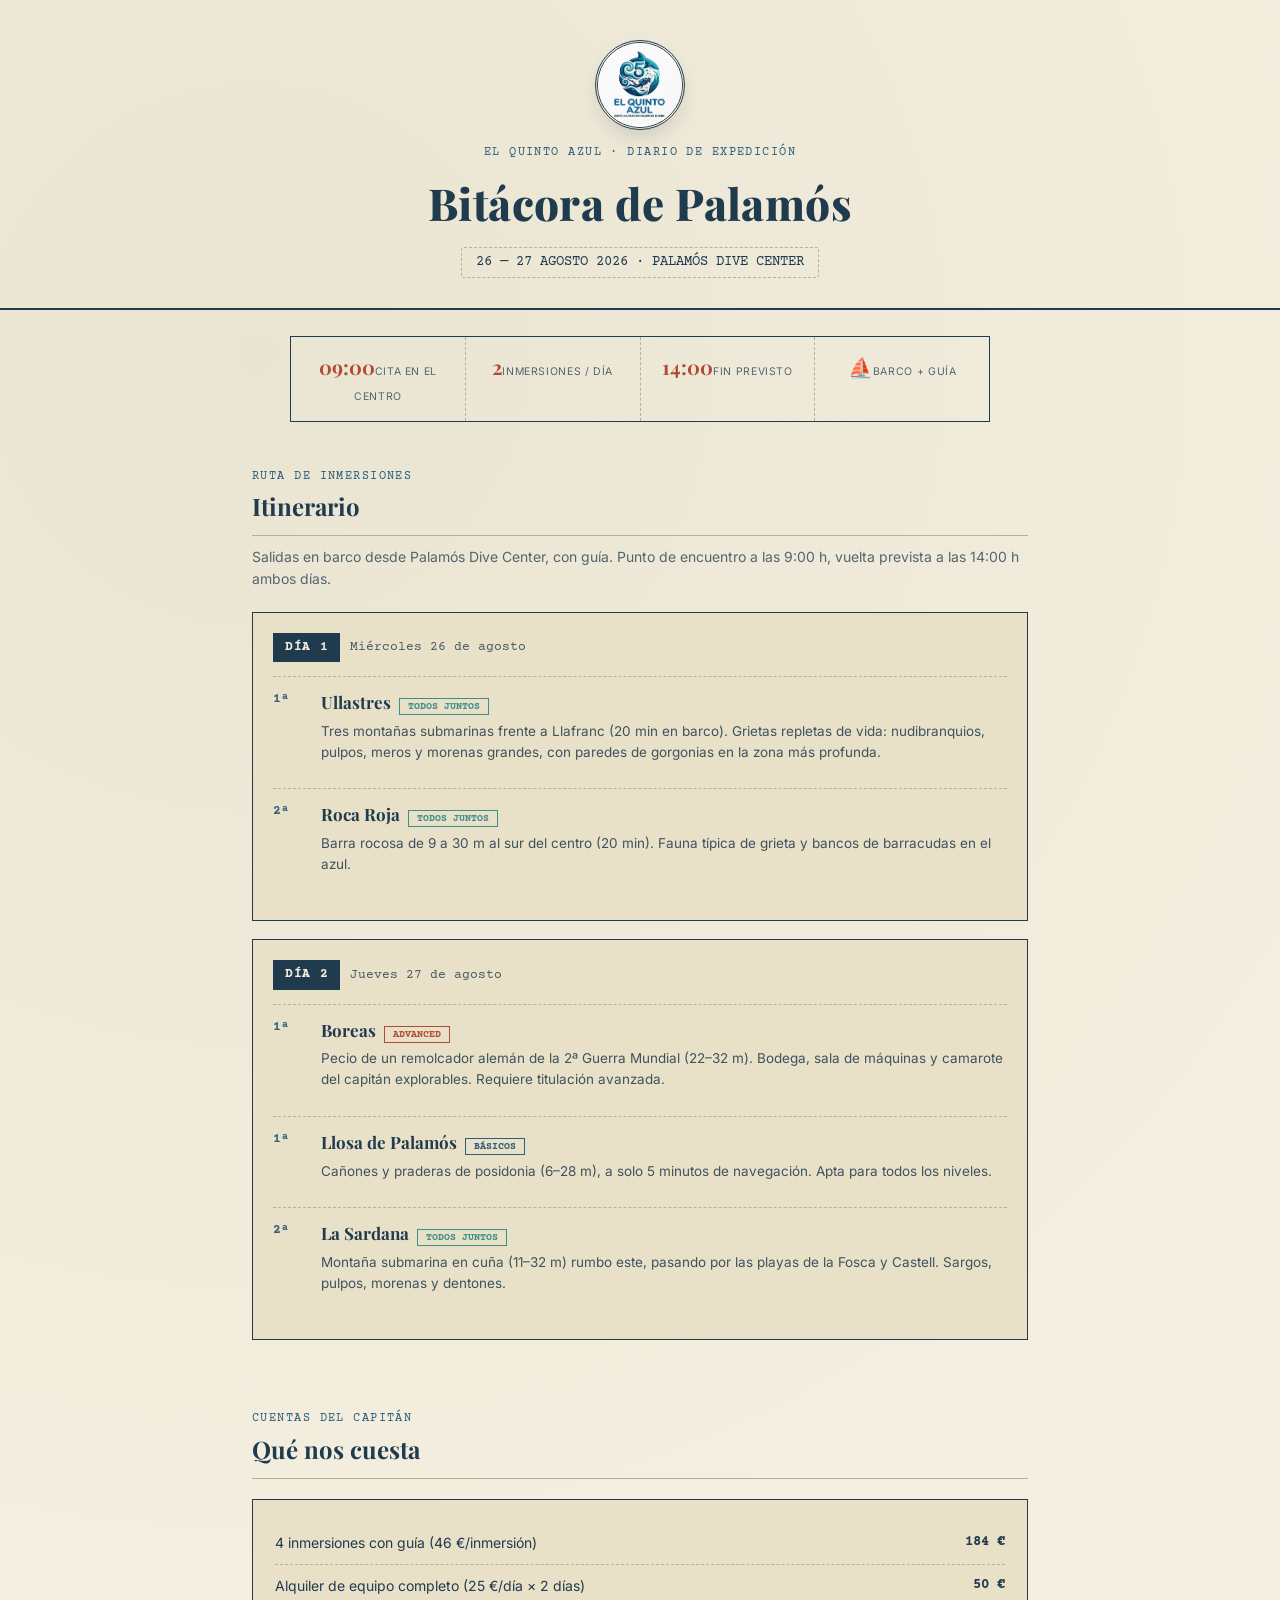
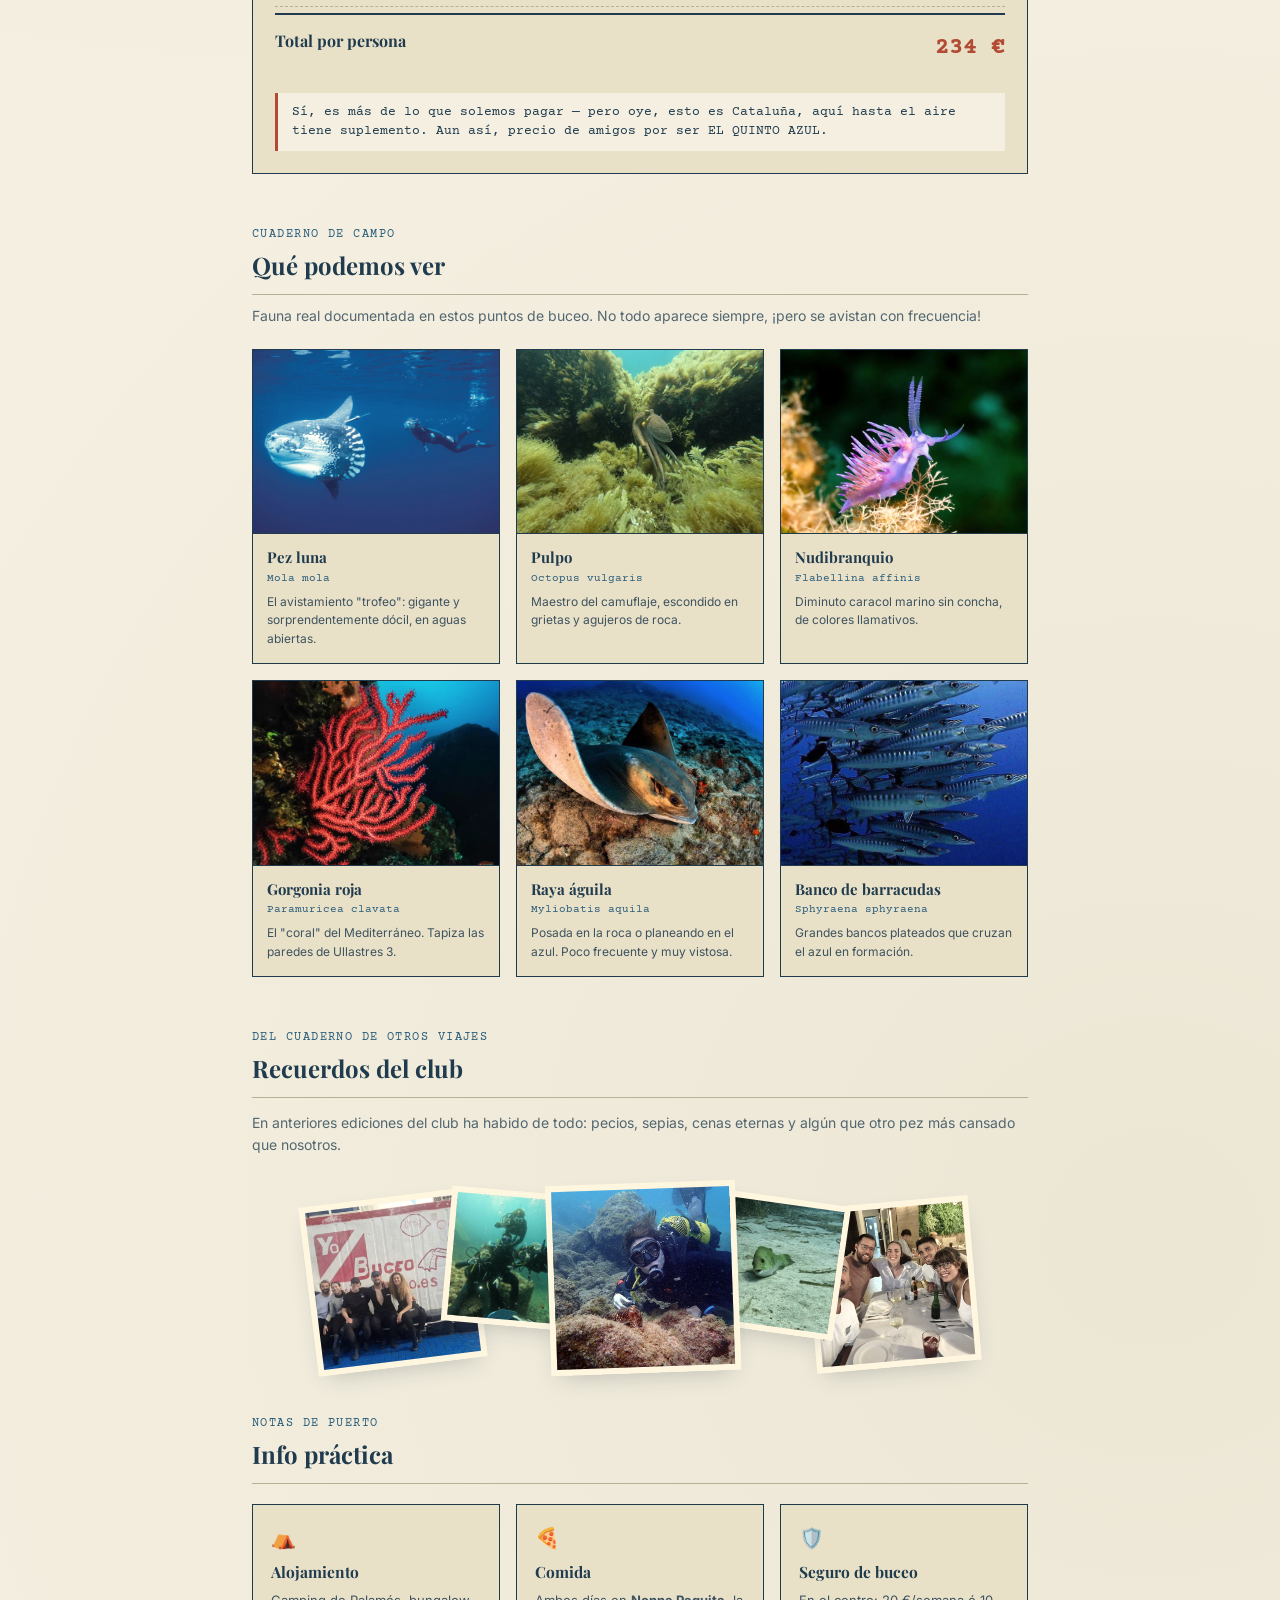
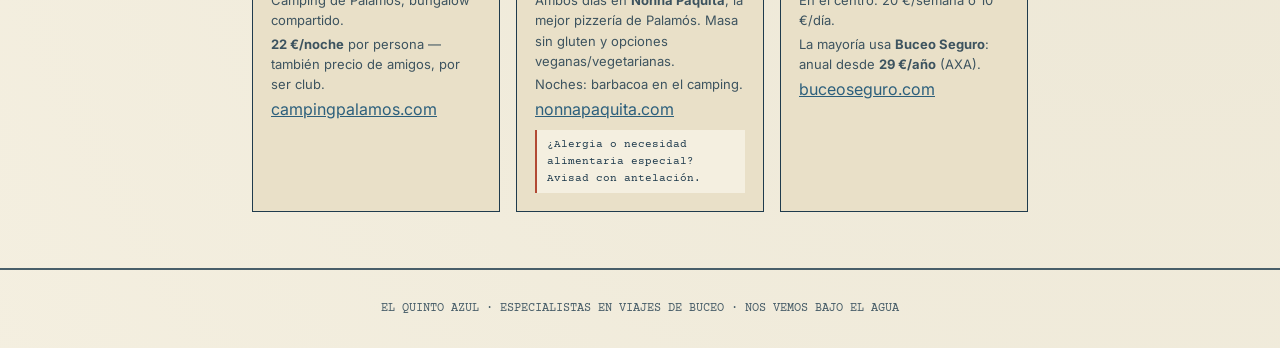
==== estilo_A_bitacora.html @ 7511851d "Add files via upload" ====
<!DOCTYPE html>
<html lang="es">
<head>
<meta charset="UTF-8">
<meta name="viewport" content="width=device-width, initial-scale=1.0">
<title>El Quinto Azul — Bitácora de Palamós</title>
<link rel="preconnect" href="https://fonts.googleapis.com">
<link rel="preconnect" href="https://fonts.gstatic.com" crossorigin>
<link href="https://fonts.googleapis.com/css2?family=Playfair+Display:wght@600;700;800&family=Courier+Prime:wght@400;700&family=Inter:wght@400;500;600&display=swap" rel="stylesheet">
<style>
  :root{
    --papel:#F4EFE0;
    --papel-oscuro:#E9E0C8;
    --tinta:#1F3B4D;
    --azul-mapa:#2C5F7C;
    --turquesa-mapa:#3E8E8B;
    --coral-sello:#B24A34;
    --linea-mapa:#B9AF95;
    --sombra:0 10px 24px -10px rgba(31,59,77,0.28);
  }
  *{box-sizing:border-box;}
  body{
    margin:0;
    background:var(--papel);
    background-image:
      radial-gradient(circle at 20% 10%, rgba(178,169,133,0.15), transparent 40%),
      radial-gradient(circle at 90% 80%, rgba(178,169,133,0.12), transparent 45%);
    color:var(--tinta);
    font-family:'Inter',sans-serif;
    line-height:1.55;
  }
  h1,h2,h3{font-family:'Playfair Display',serif;color:var(--tinta);margin:0;}
  .mono{font-family:'Courier Prime',monospace;}
  .wrap{max-width:820px;margin:0 auto;padding:0 22px;}
  a{color:var(--azul-mapa);}

  /* HEADER */
  header{
    text-align:center;
    padding:40px 20px 30px;
    border-bottom:2px solid var(--tinta);
    position:relative;
  }
  .logo-sello{
    width:90px;height:90px;border-radius:50%;
    overflow:hidden;margin:0 auto 14px;
    border:3px double var(--tinta);
    box-shadow:var(--sombra);
  }
  .logo-sello img{width:100%;height:100%;object-fit:cover;}
  .eyebrow-mono{
    font-family:'Courier Prime',monospace;
    font-size:12px;letter-spacing:.12em;text-transform:uppercase;
    color:var(--azul-mapa);margin-bottom:6px;
  }
  header h1{font-size:clamp(30px,6vw,44px);font-weight:800;letter-spacing:.01em;}
  .compass{
    width:56px;height:56px;margin:16px auto 0;opacity:.75;
  }
  .fecha-bitacora{
    font-family:'Courier Prime',monospace;
    font-size:13.5px;color:var(--tinta);
    margin-top:10px;
    border:1px dashed var(--linea-mapa);
    display:inline-block;
    padding:4px 14px;
    border-radius:3px;
  }

  /* QUICKFACTS estilo mapa */
  .quickfacts{
    display:flex;flex-wrap:wrap;justify-content:center;gap:0;
    margin:26px auto 0;
    border:1px solid var(--tinta);
    max-width:700px;
  }
  .qf-item{
    flex:1;min-width:130px;
    text-align:center;padding:14px 10px;
    border-right:1px dashed var(--linea-mapa);
  }
  .qf-item:last-child{border-right:none;}
  .qf-item .qf-num{font-family:'Playfair Display',serif;font-weight:700;font-size:20px;color:var(--coral-sello);}
  .qf-item .qf-label{font-size:10.5px;text-transform:uppercase;letter-spacing:.06em;color:var(--tinta);opacity:.75;margin-top:2px;}

  section{padding:46px 0 6px;}
  .section-head{margin-bottom:20px;border-bottom:1px solid var(--linea-mapa);padding-bottom:10px;}
  .section-head .eyebrow-mono{margin-bottom:2px;}
  .section-head h2{font-size:24px;}
  .section-sub{font-size:14px;color:var(--tinta);opacity:.75;margin:-10px 0 22px;}

  /* ITINERARIO tipo carta náutica */
  .day-block{
    background:var(--papel-oscuro);
    border:1px solid var(--tinta);
    padding:20px;margin-bottom:18px;
    position:relative;
  }
  .day-title{display:flex;align-items:center;gap:10px;margin-bottom:14px;}
  .day-badge{
    font-family:'Courier Prime',monospace;
    background:var(--tinta);color:var(--papel);
    padding:5px 12px;font-size:12.5px;font-weight:700;letter-spacing:.05em;
  }
  .day-title .fecha{font-family:'Courier Prime',monospace;font-size:13px;color:var(--tinta);opacity:.8;}
  .dive-card{
    display:flex;gap:14px;padding:12px 0;
    border-top:1px dashed var(--linea-mapa);
  }
  .dive-card:first-of-type{border-top:none;}
  .dive-time{font-family:'Courier Prime',monospace;font-weight:700;color:var(--azul-mapa);font-size:13px;min-width:34px;}
  .dive-name{font-family:'Playfair Display',serif;font-weight:700;font-size:17px;color:var(--tinta);}
  .dive-level{
    font-family:'Courier Prime',monospace;
    font-size:10px;font-weight:700;text-transform:uppercase;
    padding:2px 8px;margin-left:8px;border:1px solid currentColor;
  }
  .lvl-todos{color:var(--turquesa-mapa);}
  .lvl-adv{color:var(--coral-sello);}
  .lvl-basic{color:var(--azul-mapa);}
  .dive-desc{font-size:13.5px;color:var(--tinta);opacity:.85;margin-top:5px;}

  /* PRECIO */
  .price-card{
    background:var(--papel-oscuro);border:1px solid var(--tinta);padding:22px;
  }
  .price-row{display:flex;justify-content:space-between;padding:10px 0;border-bottom:1px dashed var(--linea-mapa);font-size:14px;}
  .price-row .value{font-family:'Courier Prime',monospace;font-weight:700;}
  .price-row.total{border-bottom:none;border-top:2px solid var(--tinta);margin-top:6px;padding-top:14px;}
  .price-row.total .label{font-family:'Playfair Display',serif;font-weight:700;font-size:16px;}
  .price-row.total .value{color:var(--coral-sello);font-size:24px;}
  .price-joke{
    margin-top:16px;font-family:'Courier Prime',monospace;font-size:12.5px;
    border-left:3px solid var(--coral-sello);padding:10px 14px;background:var(--papel);
  }

  /* FAUNA tipo ficha de campo */
  .fauna-grid{display:grid;grid-template-columns:repeat(auto-fit,minmax(190px,1fr));gap:16px;}
  .fauna-card{border:1px solid var(--tinta);background:var(--papel-oscuro);}
  .fauna-photo{aspect-ratio:4/3;overflow:hidden;border-bottom:1px solid var(--tinta);filter:sepia(.15) saturate(1.05);}
  .fauna-photo img{width:100%;height:100%;object-fit:cover;}
  .fauna-info{padding:12px 14px 15px;}
  .fauna-info .nombre{font-family:'Playfair Display',serif;font-weight:700;font-size:15px;}
  .fauna-info .latin{font-family:'Courier Prime',monospace;font-size:11px;color:var(--azul-mapa);margin-bottom:6px;}
  .fauna-info .dato{font-size:12px;opacity:.85;}

  /* COLLAGE */
  .collage-pile{
    display:flex;flex-wrap:wrap;justify-content:center;align-items:center;
    padding:18px 10px 10px;
  }
  .collage-pile .photo{
    border:6px solid var(--papel);
    box-shadow:var(--sombra);
    margin:-16px;
    position:relative;
    filter:sepia(.15);
    transition:transform .2s, z-index 0s;
  }
  .collage-pile .photo img{display:block;width:100%;height:100%;object-fit:cover;}
  .collage-pile .photo:hover{transform:rotate(0deg) scale(1.06);z-index:9!important;}
  .collage-pile .photo:nth-child(1){width:170px;height:170px;transform:rotate(-7deg) translateY(8px);z-index:2;}
  .collage-pile .photo:nth-child(2){width:135px;height:135px;transform:rotate(5deg) translateY(-16px);z-index:3;}
  .collage-pile .photo:nth-child(3){width:190px;height:190px;transform:rotate(-2deg) translateY(4px);z-index:4;}
  .collage-pile .photo:nth-child(4){width:135px;height:135px;transform:rotate(8deg) translateY(-10px);z-index:3;}
  .collage-pile .photo:nth-child(5){width:165px;height:165px;transform:rotate(-5deg) translateY(10px);z-index:2;}

  /* INFO */
  .info-grid{display:grid;grid-template-columns:repeat(auto-fit,minmax(220px,1fr));gap:16px;}
  .info-card{border:1px solid var(--tinta);background:var(--papel-oscuro);padding:18px;}
  .info-card .icon{font-size:20px;}
  .info-card h3{font-size:15.5px;margin:6px 0;}
  .info-card p{font-size:13px;opacity:.85;margin:3px 0;}
  .note-box{margin-top:8px;font-family:'Courier Prime',monospace;font-size:11px;border-left:2px solid var(--coral-sello);padding:6px 10px;background:var(--papel);}

  footer{
    margin-top:50px;padding:30px 20px;text-align:center;
    border-top:2px solid var(--tinta);
    font-family:'Courier Prime',monospace;font-size:11.5px;color:var(--tinta);opacity:.8;
  }
</style>
</head>
<body>

<header>
  <div class="logo-sello"><img src="[data-uri]" alt="El Quinto Azul"></div>
  <div class="eyebrow-mono">El Quinto Azul · Diario de expedición</div>
  <h1>Bitácora de Palamós</h1>
  <div class="fecha-bitacora">26 — 27 AGOSTO 2026 · PALAMÓS DIVE CENTER</div>
</header>

<div class="wrap">
  <div class="quickfacts">
    <div class="qf-item"><span class="qf-num">09:00</span><span class="qf-label">Cita en el centro</span></div>
    <div class="qf-item"><span class="qf-num">2</span><span class="qf-label">Inmersiones / día</span></div>
    <div class="qf-item"><span class="qf-num">14:00</span><span class="qf-label">Fin previsto</span></div>
    <div class="qf-item"><span class="qf-num">⛵</span><span class="qf-label">Barco + guía</span></div>
  </div>

  <section id="itinerario">
    <div class="section-head">
      <div class="eyebrow-mono">Ruta de inmersiones</div>
      <h2>Itinerario</h2>
    </div>
    <p class="section-sub">Salidas en barco desde Palamós Dive Center, con guía. Punto de encuentro a las 9:00 h, vuelta prevista a las 14:00 h ambos días.</p>

    <div class="day-block">
      <div class="day-title"><span class="day-badge">DÍA 1</span><span class="fecha">Miércoles 26 de agosto</span></div>
      <div class="dive-card">
        <span class="dive-time">1ª</span>
        <div><span class="dive-name">Ullastres</span><span class="dive-level lvl-todos">Todos juntos</span>
        <p class="dive-desc">Tres montañas submarinas frente a Llafranc (20 min en barco). Grietas repletas de vida: nudibranquios, pulpos, meros y morenas grandes, con paredes de gorgonias en la zona más profunda.</p></div>
      </div>
      <div class="dive-card">
        <span class="dive-time">2ª</span>
        <div><span class="dive-name">Roca Roja</span><span class="dive-level lvl-todos">Todos juntos</span>
        <p class="dive-desc">Barra rocosa de 9 a 30 m al sur del centro (20 min). Fauna típica de grieta y bancos de barracudas en el azul.</p></div>
      </div>
    </div>

    <div class="day-block">
      <div class="day-title"><span class="day-badge">DÍA 2</span><span class="fecha">Jueves 27 de agosto</span></div>
      <div class="dive-card">
        <span class="dive-time">1ª</span>
        <div><span class="dive-name">Boreas</span><span class="dive-level lvl-adv">Advanced</span>
        <p class="dive-desc">Pecio de un remolcador alemán de la 2ª Guerra Mundial (22–32 m). Bodega, sala de máquinas y camarote del capitán explorables. Requiere titulación avanzada.</p></div>
      </div>
      <div class="dive-card">
        <span class="dive-time">1ª</span>
        <div><span class="dive-name">Llosa de Palamós</span><span class="dive-level lvl-basic">Básicos</span>
        <p class="dive-desc">Cañones y praderas de posidonia (6–28 m), a solo 5 minutos de navegación. Apta para todos los niveles.</p></div>
      </div>
      <div class="dive-card">
        <span class="dive-time">2ª</span>
        <div><span class="dive-name">La Sardana</span><span class="dive-level lvl-todos">Todos juntos</span>
        <p class="dive-desc">Montaña submarina en cuña (11–32 m) rumbo este, pasando por las playas de la Fosca y Castell. Sargos, pulpos, morenas y dentones.</p></div>
      </div>
    </div>
  </section>

  <section id="precio">
    <div class="section-head"><div class="eyebrow-mono">Cuentas del capitán</div><h2>Qué nos cuesta</h2></div>
    <div class="price-card">
      <div class="price-row"><span class="label">4 inmersiones con guía (46 €/inmersión)</span><span class="value">184 €</span></div>
      <div class="price-row"><span class="label">Alquiler de equipo completo (25 €/día × 2 días)</span><span class="value">50 €</span></div>
      <div class="price-row total"><span class="label">Total por persona</span><span class="value">234 €</span></div>
      <div class="price-joke">Sí, es más de lo que solemos pagar — pero oye, esto es Cataluña, aquí hasta el aire tiene suplemento. Aun así, precio de amigos por ser EL QUINTO AZUL.</div>
    </div>
  </section>

  <section id="fauna">
    <div class="section-head"><div class="eyebrow-mono">Cuaderno de campo</div><h2>Qué podemos ver</h2></div>
    <p class="section-sub">Fauna real documentada en estos puntos de buceo. No todo aparece siempre, ¡pero se avistan con frecuencia!</p>
    <div class="fauna-grid">
      <div class="fauna-card"><div class="fauna-photo"><img src="[data-uri]" alt="Pez luna"></div>
        <div class="fauna-info"><div class="nombre">Pez luna</div><div class="latin">Mola mola</div><div class="dato">El avistamiento "trofeo": gigante y sorprendentemente dócil, en aguas abiertas.</div></div></div>
      <div class="fauna-card"><div class="fauna-photo"><img src="[data-uri]" alt="Pulpo"></div>
        <div class="fauna-info"><div class="nombre">Pulpo</div><div class="latin">Octopus vulgaris</div><div class="dato">Maestro del camuflaje, escondido en grietas y agujeros de roca.</div></div></div>
      <div class="fauna-card"><div class="fauna-photo"><img src="[data-uri]" alt="Nudibranquio"></div>
        <div class="fauna-info"><div class="nombre">Nudibranquio</div><div class="latin">Flabellina affinis</div><div class="dato">Diminuto caracol marino sin concha, de colores llamativos.</div></div></div>
      <div class="fauna-card"><div class="fauna-photo"><img src="[data-uri]" alt="Gorgonia roja"></div>
        <div class="fauna-info"><div class="nombre">Gorgonia roja</div><div class="latin">Paramuricea clavata</div><div class="dato">El "coral" del Mediterráneo. Tapiza las paredes de Ullastres 3.</div></div></div>
      <div class="fauna-card"><div class="fauna-photo"><img src="[data-uri]" alt="Raya águila"></div>
        <div class="fauna-info"><div class="nombre">Raya águila</div><div class="latin">Myliobatis aquila</div><div class="dato">Posada en la roca o planeando en el azul. Poco frecuente y muy vistosa.</div></div></div>
      <div class="fauna-card"><div class="fauna-photo"><img src="[data-uri]" alt="Banco de barracudas"></div>
        <div class="fauna-info"><div class="nombre">Banco de barracudas</div><div class="latin">Sphyraena sphyraena</div><div class="dato">Grandes bancos plateados que cruzan el azul en formación.</div></div></div>
    </div>
  </section>

  <section id="collage">
    <div class="section-head"><div class="eyebrow-mono">Del cuaderno de otros viajes</div><h2>Recuerdos del club</h2></div>
    <p class="section-sub" style="margin-top:-6px;">En anteriores ediciones del club ha habido de todo: pecios, sepias, cenas eternas y algún que otro pez más cansado que nosotros.</p>
    <div class="collage-pile">
      <div class="photo"><img src="[data-uri]" alt="Grupo en Cartagena"></div>
      <div class="photo"><img src="[data-uri]" alt="Bajo el agua Cartagena"></div>
      <div class="photo"><img src="[data-uri]" alt="Sepia y Marta"></div>
      <div class="photo"><img src="[data-uri]" alt="Pez cansado"></div>
      <div class="photo"><img src="[data-uri]" alt="Cena en Herradura"></div>
    </div>
  </section>

  <section id="practica">
    <div class="section-head"><div class="eyebrow-mono">Notas de puerto</div><h2>Info práctica</h2></div>
    <div class="info-grid">
      <div class="info-card"><span class="icon">⛺</span><h3>Alojamiento</h3>
        <p>Camping de Palamós, bungalow compartido.</p>
        <p><strong>22 €/noche</strong> por persona — también precio de amigos, por ser club.</p>
        <a href="https://www.campingpalamos.com/" target="_blank">campingpalamos.com</a></div>
      <div class="info-card"><span class="icon">🍕</span><h3>Comida</h3>
        <p>Ambos días en <strong>Nonna Paquita</strong>, la mejor pizzería de Palamós. Masa sin gluten y opciones veganas/vegetarianas.</p>
        <p>Noches: barbacoa en el camping.</p>
        <a href="https://www.nonnapaquita.com/es/" target="_blank">nonnapaquita.com</a>
        <div class="note-box">¿Alergia o necesidad alimentaria especial? Avisad con antelación.</div></div>
      <div class="info-card"><span class="icon">🛡️</span><h3>Seguro de buceo</h3>
        <p>En el centro: 20 €/semana ó 10 €/día.</p>
        <p>La mayoría usa <strong>Buceo Seguro</strong>: anual desde <strong>29 €/año</strong> (AXA).</p>
        <a href="https://www.buceoseguro.com/" target="_blank">buceoseguro.com</a></div>
    </div>
  </section>
</div>

<footer>EL QUINTO AZUL · ESPECIALISTAS EN VIAJES DE BUCEO · NOS VEMOS BAJO EL AGUA</footer>

</body>
</html>
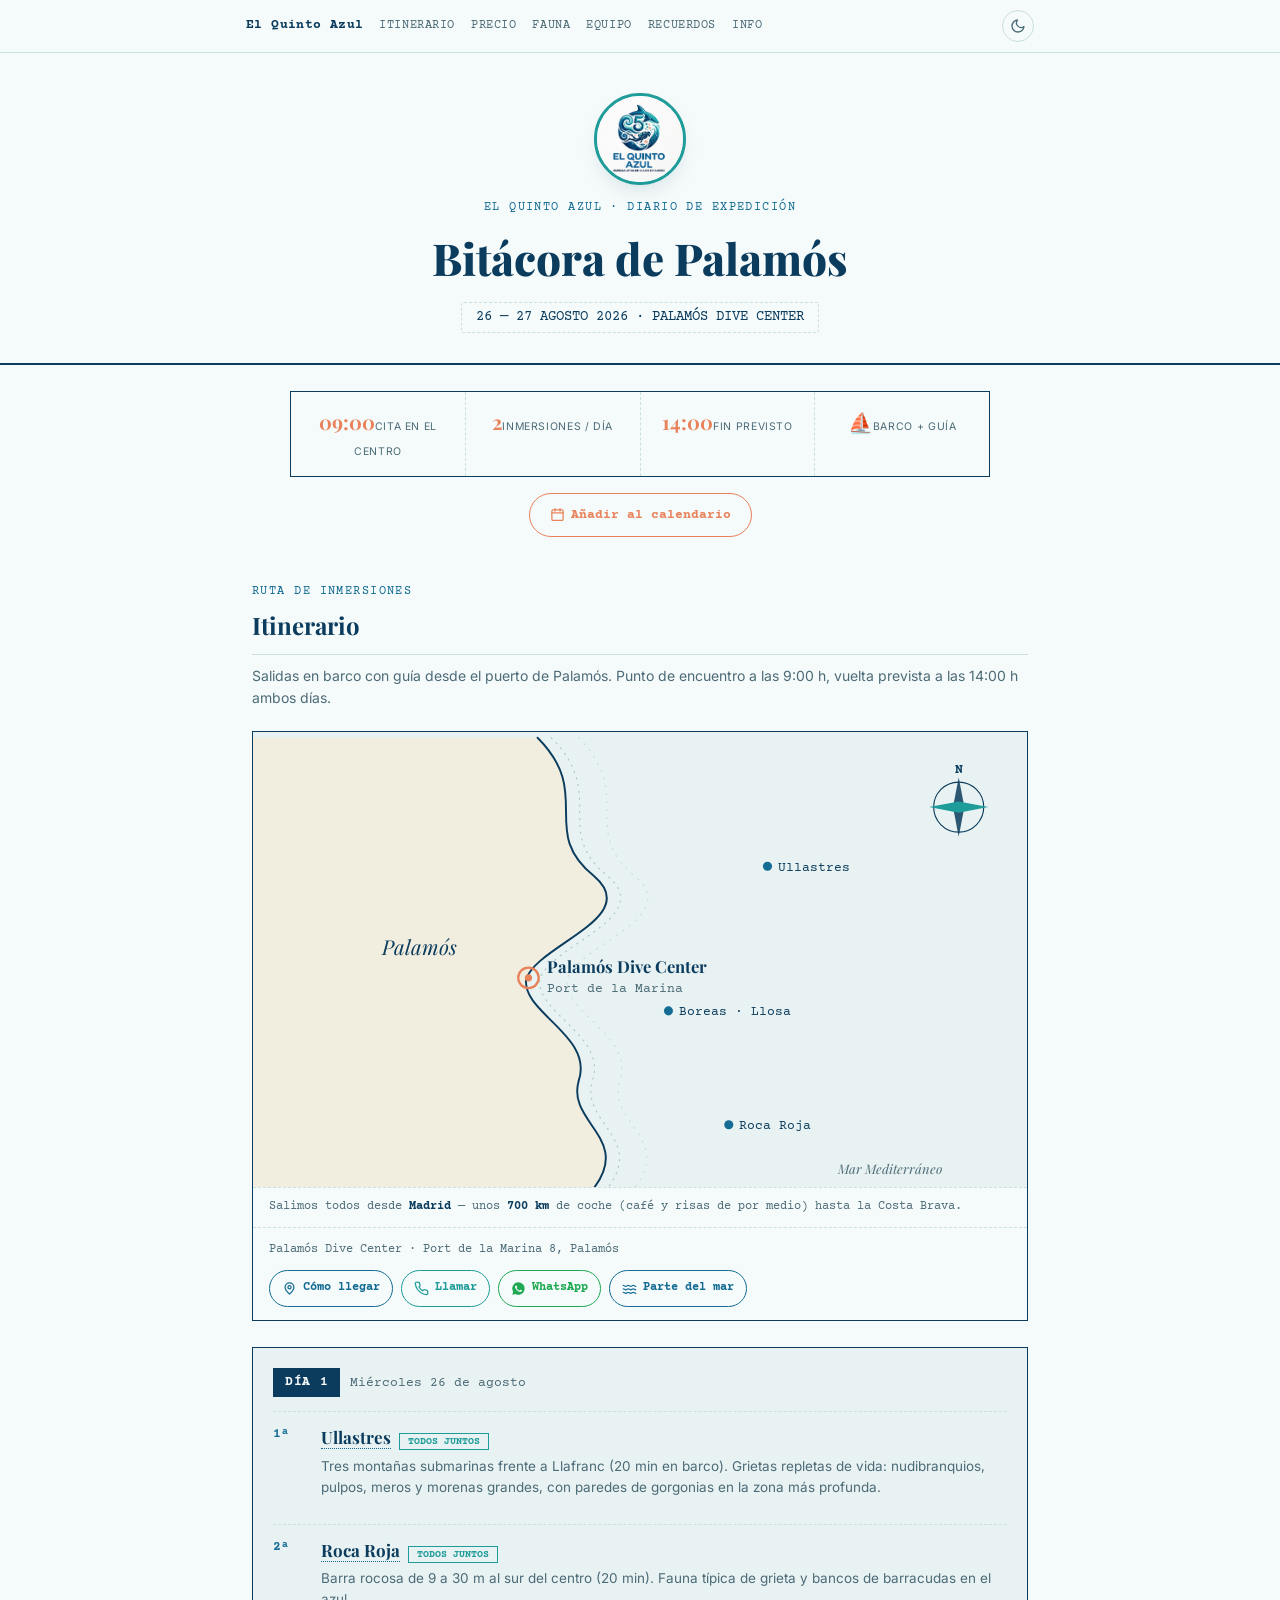
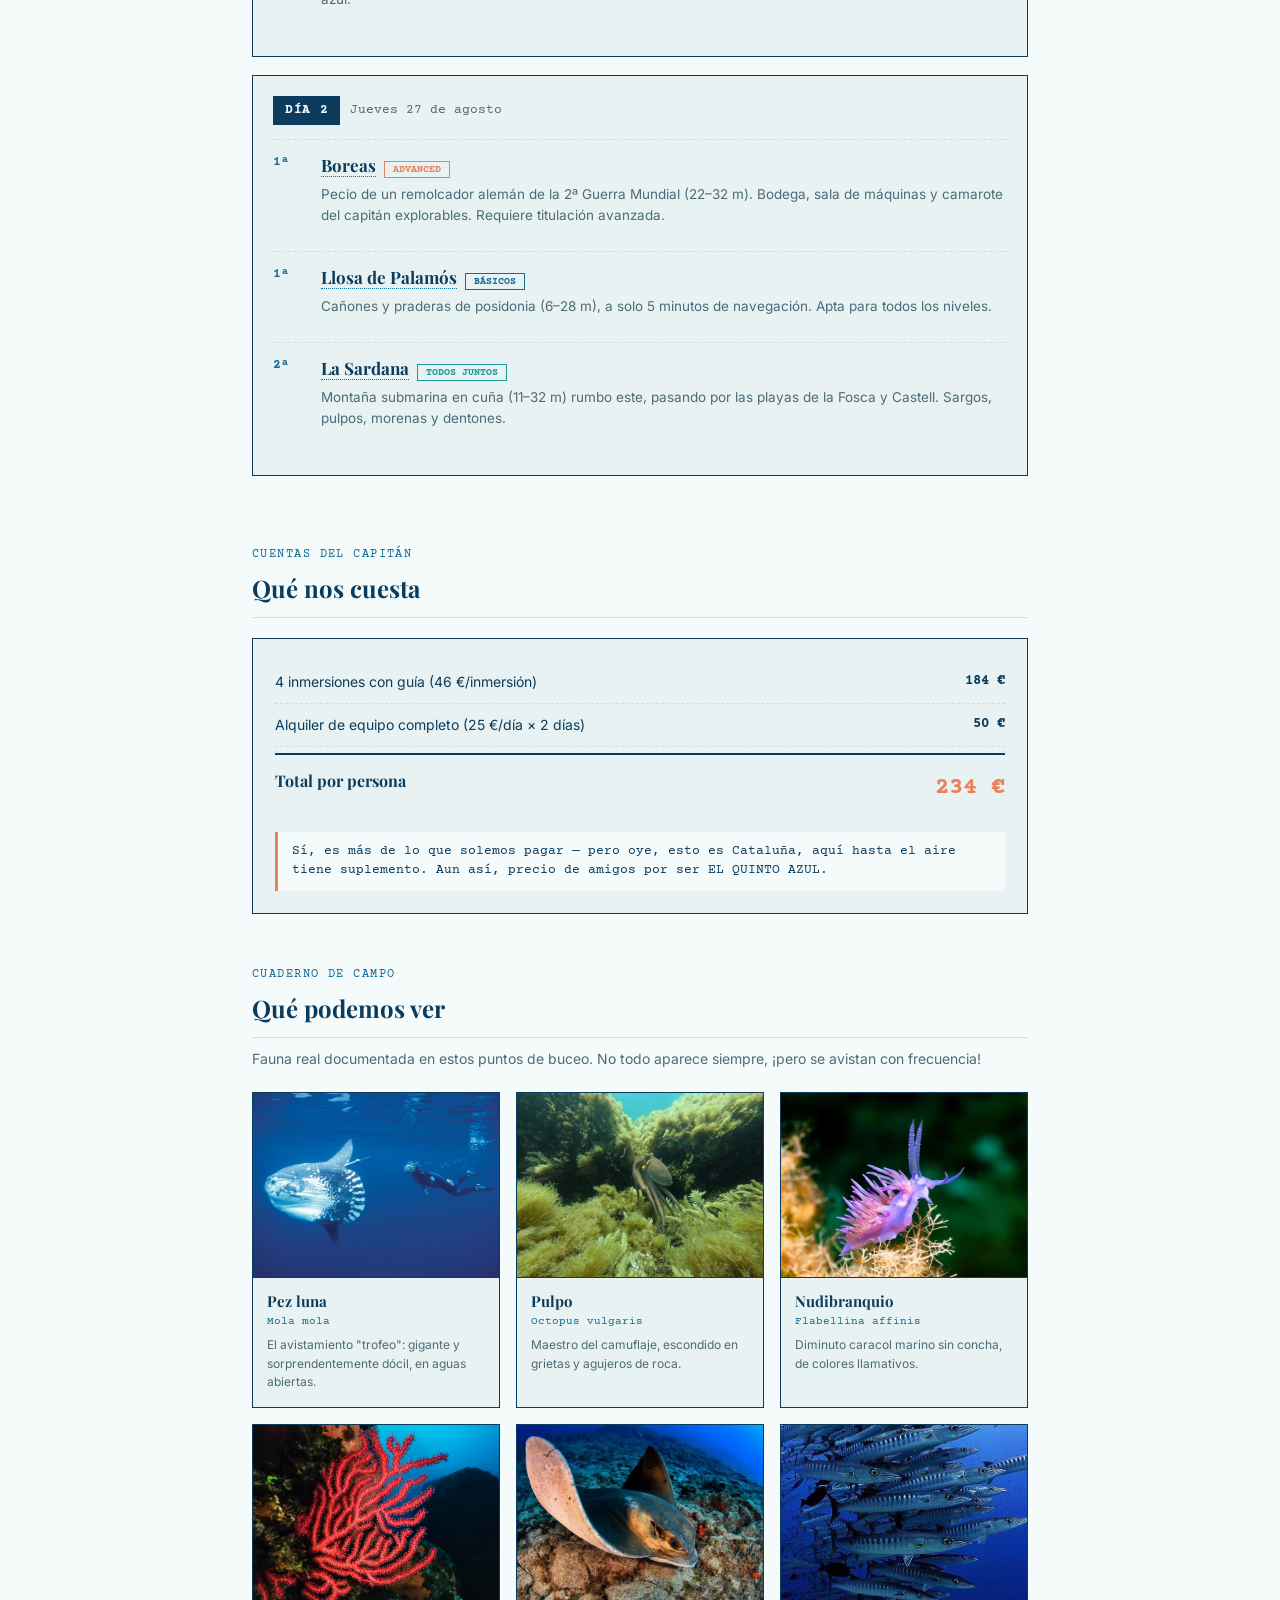
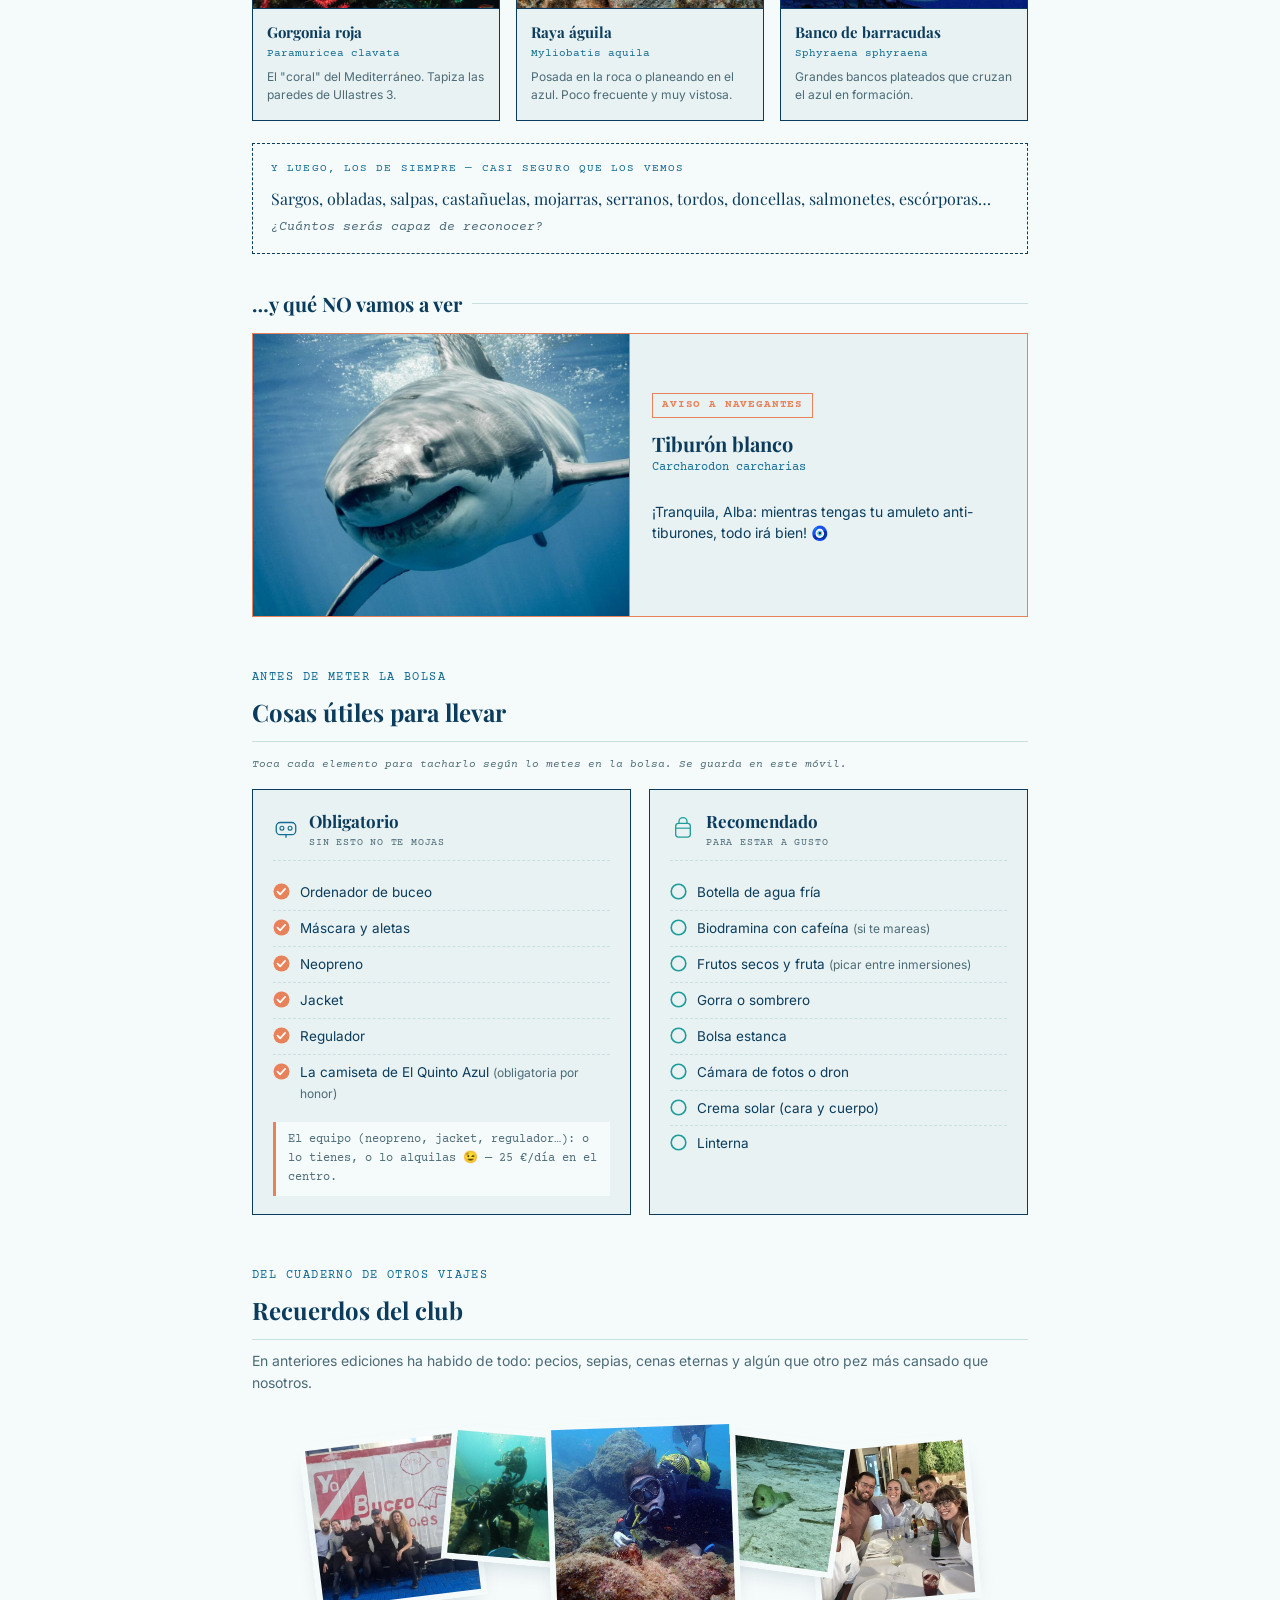
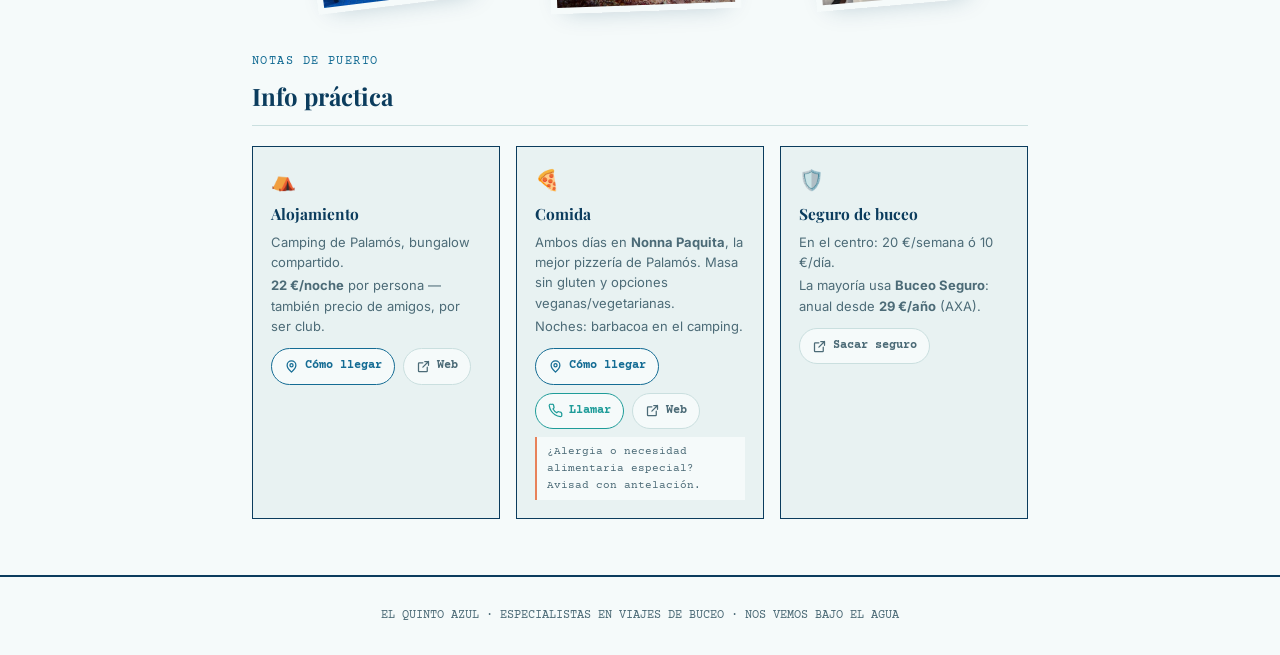
==== commit 4a0d716c: "Add files via upload" ====
--- a/estilo_A_bitacora.html
+++ b/estilo_A_bitacora.html
@@ -9,154 +9,111 @@
 <link href="https://fonts.googleapis.com/css2?family=Playfair+Display:wght@600;700;800&family=Courier+Prime:wght@400;700&family=Inter:wght@400;500;600&display=swap" rel="stylesheet">
 <style>
   :root{
-    --papel:#F4EFE0;
-    --papel-oscuro:#E9E0C8;
-    --tinta:#1F3B4D;
-    --azul-mapa:#2C5F7C;
-    --turquesa-mapa:#3E8E8B;
-    --coral-sello:#B24A34;
-    --linea-mapa:#B9AF95;
-    --sombra:0 10px 24px -10px rgba(31,59,77,0.28);
+    --papel:#F5FAFA;
+    --papel2:#E8F2F2;
+    --tinta:#0B3C5D;
+    --tinta2:#4C6B77;
+    --azul:#146C94;
+    --turquesa:#1E9C99;
+    --turquesa2:#6FD6C9;
+    --coral:#E8825A;
+    --linea:#CADFDF;
+    --sombra:0 10px 26px -14px rgba(11,60,93,0.28);
   }
   *{box-sizing:border-box;}
-  body{
-    margin:0;
-    background:var(--papel);
-    background-image:
-      radial-gradient(circle at 20% 10%, rgba(178,169,133,0.15), transparent 40%),
-      radial-gradient(circle at 90% 80%, rgba(178,169,133,0.12), transparent 45%);
-    color:var(--tinta);
-    font-family:'Inter',sans-serif;
-    line-height:1.55;
-  }
+  body{margin:0;background:var(--papel);color:var(--tinta);font-family:'Inter',sans-serif;line-height:1.55;-webkit-font-smoothing:antialiased;}
   h1,h2,h3{font-family:'Playfair Display',serif;color:var(--tinta);margin:0;}
   .mono{font-family:'Courier Prime',monospace;}
   .wrap{max-width:820px;margin:0 auto;padding:0 22px;}
-  a{color:var(--azul-mapa);}
-
-  /* HEADER */
-  header{
-    text-align:center;
-    padding:40px 20px 30px;
-    border-bottom:2px solid var(--tinta);
-    position:relative;
-  }
-  .logo-sello{
-    width:90px;height:90px;border-radius:50%;
-    overflow:hidden;margin:0 auto 14px;
-    border:3px double var(--tinta);
-    box-shadow:var(--sombra);
-  }
+  a{color:var(--azul);}
+  img{max-width:100%;display:block;}
+
+  header{text-align:center;padding:40px 20px 30px;border-bottom:2px solid var(--tinta);position:relative;}
+  .logo-sello{width:92px;height:92px;border-radius:50%;overflow:hidden;margin:0 auto 14px;border:3px solid var(--turquesa);box-shadow:var(--sombra);}
   .logo-sello img{width:100%;height:100%;object-fit:cover;}
-  .eyebrow-mono{
-    font-family:'Courier Prime',monospace;
-    font-size:12px;letter-spacing:.12em;text-transform:uppercase;
-    color:var(--azul-mapa);margin-bottom:6px;
-  }
-  header h1{font-size:clamp(30px,6vw,44px);font-weight:800;letter-spacing:.01em;}
-  .compass{
-    width:56px;height:56px;margin:16px auto 0;opacity:.75;
-  }
-  .fecha-bitacora{
-    font-family:'Courier Prime',monospace;
-    font-size:13.5px;color:var(--tinta);
-    margin-top:10px;
-    border:1px dashed var(--linea-mapa);
-    display:inline-block;
-    padding:4px 14px;
-    border-radius:3px;
-  }
-
-  /* QUICKFACTS estilo mapa */
-  .quickfacts{
-    display:flex;flex-wrap:wrap;justify-content:center;gap:0;
-    margin:26px auto 0;
-    border:1px solid var(--tinta);
-    max-width:700px;
-  }
-  .qf-item{
-    flex:1;min-width:130px;
-    text-align:center;padding:14px 10px;
-    border-right:1px dashed var(--linea-mapa);
-  }
+  .eyebrow-mono{font-family:'Courier Prime',monospace;font-size:12px;letter-spacing:.12em;text-transform:uppercase;color:var(--azul);margin-bottom:6px;}
+  header h1{font-size:clamp(30px,6vw,44px);font-weight:800;}
+  .fecha-bitacora{font-family:'Courier Prime',monospace;font-size:13.5px;color:var(--tinta);margin-top:10px;border:1px dashed var(--linea);display:inline-block;padding:4px 14px;border-radius:3px;}
+
+  .quickfacts{display:flex;flex-wrap:wrap;justify-content:center;margin:26px auto 0;border:1px solid var(--tinta);max-width:700px;}
+  .qf-item{flex:1;min-width:130px;text-align:center;padding:14px 10px;border-right:1px dashed var(--linea);}
   .qf-item:last-child{border-right:none;}
-  .qf-item .qf-num{font-family:'Playfair Display',serif;font-weight:700;font-size:20px;color:var(--coral-sello);}
-  .qf-item .qf-label{font-size:10.5px;text-transform:uppercase;letter-spacing:.06em;color:var(--tinta);opacity:.75;margin-top:2px;}
+  .qf-item .qf-num{font-family:'Playfair Display',serif;font-weight:700;font-size:20px;color:var(--coral);}
+  .qf-item .qf-label{font-size:10.5px;text-transform:uppercase;letter-spacing:.06em;color:var(--tinta2);margin-top:2px;}
 
   section{padding:46px 0 6px;}
-  .section-head{margin-bottom:20px;border-bottom:1px solid var(--linea-mapa);padding-bottom:10px;}
-  .section-head .eyebrow-mono{margin-bottom:2px;}
+  .section-head{margin-bottom:20px;border-bottom:1px solid var(--linea);padding-bottom:10px;}
   .section-head h2{font-size:24px;}
-  .section-sub{font-size:14px;color:var(--tinta);opacity:.75;margin:-10px 0 22px;}
-
-  /* ITINERARIO tipo carta náutica */
-  .day-block{
-    background:var(--papel-oscuro);
-    border:1px solid var(--tinta);
-    padding:20px;margin-bottom:18px;
-    position:relative;
-  }
+  .section-sub{font-size:14px;color:var(--tinta2);margin:-10px 0 22px;}
+
+  .route-map{margin:0 0 26px;border:1px solid var(--tinta);background:var(--papel2);overflow:hidden;}
+  .route-map svg{display:block;width:100%;height:auto;}
+  .route-cap{font-family:'Courier Prime',monospace;font-size:12px;color:var(--tinta2);padding:10px 16px;border-top:1px dashed var(--linea);background:var(--papel);}
+  .route-cap strong{color:var(--tinta);}
+
+  .day-block{background:var(--papel2);border:1px solid var(--tinta);padding:20px;margin-bottom:18px;}
   .day-title{display:flex;align-items:center;gap:10px;margin-bottom:14px;}
-  .day-badge{
-    font-family:'Courier Prime',monospace;
-    background:var(--tinta);color:var(--papel);
-    padding:5px 12px;font-size:12.5px;font-weight:700;letter-spacing:.05em;
-  }
-  .day-title .fecha{font-family:'Courier Prime',monospace;font-size:13px;color:var(--tinta);opacity:.8;}
-  .dive-card{
-    display:flex;gap:14px;padding:12px 0;
-    border-top:1px dashed var(--linea-mapa);
-  }
+  .day-badge{font-family:'Courier Prime',monospace;background:var(--tinta);color:var(--papel);padding:5px 12px;font-size:12.5px;font-weight:700;letter-spacing:.05em;}
+  .day-title .fecha{font-family:'Courier Prime',monospace;font-size:13px;color:var(--tinta2);}
+  .dive-card{display:flex;gap:14px;padding:12px 0;border-top:1px dashed var(--linea);}
   .dive-card:first-of-type{border-top:none;}
-  .dive-time{font-family:'Courier Prime',monospace;font-weight:700;color:var(--azul-mapa);font-size:13px;min-width:34px;}
+  .dive-time{font-family:'Courier Prime',monospace;font-weight:700;color:var(--azul);font-size:13px;min-width:34px;}
   .dive-name{font-family:'Playfair Display',serif;font-weight:700;font-size:17px;color:var(--tinta);}
-  .dive-level{
-    font-family:'Courier Prime',monospace;
-    font-size:10px;font-weight:700;text-transform:uppercase;
-    padding:2px 8px;margin-left:8px;border:1px solid currentColor;
-  }
-  .lvl-todos{color:var(--turquesa-mapa);}
-  .lvl-adv{color:var(--coral-sello);}
-  .lvl-basic{color:var(--azul-mapa);}
-  .dive-desc{font-size:13.5px;color:var(--tinta);opacity:.85;margin-top:5px;}
-
-  /* PRECIO */
-  .price-card{
-    background:var(--papel-oscuro);border:1px solid var(--tinta);padding:22px;
-  }
-  .price-row{display:flex;justify-content:space-between;padding:10px 0;border-bottom:1px dashed var(--linea-mapa);font-size:14px;}
+  .dive-level{font-family:'Courier Prime',monospace;font-size:10px;font-weight:700;text-transform:uppercase;padding:2px 8px;margin-left:8px;border:1px solid currentColor;}
+  .lvl-todos{color:var(--turquesa);}
+  .lvl-adv{color:var(--coral);}
+  .lvl-basic{color:var(--azul);}
+  .dive-desc{font-size:13.5px;color:var(--tinta2);margin-top:5px;}
+
+  .price-card{background:var(--papel2);border:1px solid var(--tinta);padding:22px;}
+  .price-row{display:flex;justify-content:space-between;padding:10px 0;border-bottom:1px dashed var(--linea);font-size:14px;}
   .price-row .value{font-family:'Courier Prime',monospace;font-weight:700;}
   .price-row.total{border-bottom:none;border-top:2px solid var(--tinta);margin-top:6px;padding-top:14px;}
   .price-row.total .label{font-family:'Playfair Display',serif;font-weight:700;font-size:16px;}
-  .price-row.total .value{color:var(--coral-sello);font-size:24px;}
-  .price-joke{
-    margin-top:16px;font-family:'Courier Prime',monospace;font-size:12.5px;
-    border-left:3px solid var(--coral-sello);padding:10px 14px;background:var(--papel);
-  }
-
-  /* FAUNA tipo ficha de campo */
+  .price-row.total .value{color:var(--coral);font-size:24px;}
+  .price-joke{margin-top:16px;font-family:'Courier Prime',monospace;font-size:12.5px;border-left:3px solid var(--coral);padding:10px 14px;background:var(--papel);}
+
   .fauna-grid{display:grid;grid-template-columns:repeat(auto-fit,minmax(190px,1fr));gap:16px;}
-  .fauna-card{border:1px solid var(--tinta);background:var(--papel-oscuro);}
-  .fauna-photo{aspect-ratio:4/3;overflow:hidden;border-bottom:1px solid var(--tinta);filter:sepia(.15) saturate(1.05);}
+  .fauna-card{border:1px solid var(--tinta);background:var(--papel2);}
+  .fauna-photo{aspect-ratio:4/3;overflow:hidden;border-bottom:1px solid var(--tinta);}
   .fauna-photo img{width:100%;height:100%;object-fit:cover;}
   .fauna-info{padding:12px 14px 15px;}
   .fauna-info .nombre{font-family:'Playfair Display',serif;font-weight:700;font-size:15px;}
-  .fauna-info .latin{font-family:'Courier Prime',monospace;font-size:11px;color:var(--azul-mapa);margin-bottom:6px;}
-  .fauna-info .dato{font-size:12px;opacity:.85;}
-
-  /* COLLAGE */
-  .collage-pile{
-    display:flex;flex-wrap:wrap;justify-content:center;align-items:center;
-    padding:18px 10px 10px;
-  }
-  .collage-pile .photo{
-    border:6px solid var(--papel);
-    box-shadow:var(--sombra);
-    margin:-16px;
-    position:relative;
-    filter:sepia(.15);
-    transition:transform .2s, z-index 0s;
-  }
+  .fauna-info .latin{font-family:'Courier Prime',monospace;font-size:11px;color:var(--azul);margin-bottom:6px;}
+  .fauna-info .dato{font-size:12px;color:var(--tinta2);}
+
+  .peces-comunes{margin-top:22px;border:1px dashed var(--tinta);background:var(--papel);padding:16px 18px;}
+  .peces-comunes .pc-head{font-family:'Courier Prime',monospace;font-size:11px;letter-spacing:.1em;text-transform:uppercase;color:var(--azul);margin-bottom:8px;}
+  .peces-comunes .pc-list{font-family:'Playfair Display',serif;font-size:16px;line-height:1.7;color:var(--tinta);}
+  .peces-comunes .pc-tail{font-family:'Courier Prime',monospace;font-size:12.5px;color:var(--tinta2);margin-top:6px;font-style:italic;}
+
+  .no-head{margin:34px 0 14px;display:flex;align-items:center;gap:10px;}
+  .no-head .t{font-family:'Playfair Display',serif;font-weight:700;font-size:20px;color:var(--tinta);}
+  .no-head .line{flex:1;height:1px;background:var(--linea);}
+  .shark-card{display:flex;flex-wrap:wrap;border:1px solid var(--coral);background:var(--papel2);}
+  .shark-card .ph{flex:1 1 220px;min-height:190px;overflow:hidden;border-right:1px solid var(--coral);}
+  .shark-card .ph img{width:100%;height:100%;object-fit:cover;}
+  .shark-card .info{flex:1 1 240px;padding:20px 22px;display:flex;flex-direction:column;justify-content:center;}
+  .shark-card .no-badge{font-family:'Courier Prime',monospace;font-size:10.5px;font-weight:700;letter-spacing:.08em;text-transform:uppercase;color:var(--coral);border:1px solid var(--coral);padding:3px 9px;align-self:flex-start;margin-bottom:10px;}
+  .shark-card .nombre{font-family:'Playfair Display',serif;font-weight:700;font-size:20px;}
+  .shark-card .latin{font-family:'Courier Prime',monospace;font-size:12px;color:var(--azul);margin-bottom:10px;}
+  .shark-card .joke{font-size:14px;color:var(--tinta);line-height:1.5;}
+
+  .kit-grid{display:grid;grid-template-columns:repeat(auto-fit,minmax(260px,1fr));gap:18px;}
+  .kit-card{border:1px solid var(--tinta);background:var(--papel2);padding:18px 20px;}
+  .kit-card .kit-head{display:flex;align-items:center;gap:10px;margin-bottom:14px;padding-bottom:10px;border-bottom:1px dashed var(--linea);}
+  .kit-card .kit-head svg{width:26px;height:26px;flex-shrink:0;}
+  .kit-card .kit-head .kt{font-family:'Playfair Display',serif;font-weight:700;font-size:17px;}
+  .kit-card .kit-head .ks{font-family:'Courier Prime',monospace;font-size:10px;letter-spacing:.08em;text-transform:uppercase;color:var(--tinta2);}
+  .kit-list{list-style:none;margin:0;padding:0;}
+  .kit-list li{display:flex;gap:10px;align-items:flex-start;padding:7px 0;border-bottom:1px dashed var(--linea);font-size:13.5px;color:var(--tinta);}
+  .kit-list li:last-child{border-bottom:none;}
+  .kit-list .mk{flex-shrink:0;width:17px;height:17px;margin-top:1px;}
+  .kit-list li .extra{color:var(--tinta2);font-size:12px;}
+  .kit-note{margin-top:12px;font-family:'Courier Prime',monospace;font-size:12px;border-left:3px solid var(--coral);padding:9px 12px;background:var(--papel);color:var(--tinta2);}
+
+  .collage-pile{display:flex;flex-wrap:wrap;justify-content:center;align-items:center;padding:18px 10px 10px;}
+  .collage-pile .photo{border:6px solid var(--papel);box-shadow:var(--sombra);margin:-16px;position:relative;transition:transform .2s;}
   .collage-pile .photo img{display:block;width:100%;height:100%;object-fit:cover;}
   .collage-pile .photo:hover{transform:rotate(0deg) scale(1.06);z-index:9!important;}
   .collage-pile .photo:nth-child(1){width:170px;height:170px;transform:rotate(-7deg) translateY(8px);z-index:2;}
@@ -165,22 +122,110 @@
   .collage-pile .photo:nth-child(4){width:135px;height:135px;transform:rotate(8deg) translateY(-10px);z-index:3;}
   .collage-pile .photo:nth-child(5){width:165px;height:165px;transform:rotate(-5deg) translateY(10px);z-index:2;}
 
-  /* INFO */
   .info-grid{display:grid;grid-template-columns:repeat(auto-fit,minmax(220px,1fr));gap:16px;}
-  .info-card{border:1px solid var(--tinta);background:var(--papel-oscuro);padding:18px;}
+  .info-card{border:1px solid var(--tinta);background:var(--papel2);padding:18px;}
   .info-card .icon{font-size:20px;}
   .info-card h3{font-size:15.5px;margin:6px 0;}
-  .info-card p{font-size:13px;opacity:.85;margin:3px 0;}
-  .note-box{margin-top:8px;font-family:'Courier Prime',monospace;font-size:11px;border-left:2px solid var(--coral-sello);padding:6px 10px;background:var(--papel);}
-
-  footer{
-    margin-top:50px;padding:30px 20px;text-align:center;
-    border-top:2px solid var(--tinta);
-    font-family:'Courier Prime',monospace;font-size:11.5px;color:var(--tinta);opacity:.8;
+  .info-card p{font-size:13px;color:var(--tinta2);margin:3px 0;}
+  .note-box{margin-top:8px;font-family:'Courier Prime',monospace;font-size:11px;border-left:2px solid var(--coral);padding:6px 10px;background:var(--papel);color:var(--tinta2);}
+
+  footer{margin-top:50px;padding:30px 20px;text-align:center;border-top:2px solid var(--tinta);font-family:'Courier Prime',monospace;font-size:11.5px;color:var(--tinta2);}
+
+  @media(max-width:520px){.shark-card .ph{border-right:none;border-bottom:1px solid var(--coral);}}
+
+  html{scroll-behavior:smooth;}
+  section{scroll-margin-top:58px;}
+  .topnav{position:sticky;top:0;z-index:50;background:rgba(245,250,250,0.93);backdrop-filter:blur(8px);-webkit-backdrop-filter:blur(8px);border-bottom:1px solid var(--linea);}
+  .topnav-inner{max-width:820px;margin:0 auto;display:flex;align-items:center;gap:16px;padding:10px 16px;overflow-x:auto;white-space:nowrap;font-family:'Courier Prime',monospace;-ms-overflow-style:none;scrollbar-width:none;}
+  .topnav-inner::-webkit-scrollbar{display:none;}
+  .topnav .tn-brand{font-weight:700;color:var(--tinta);font-size:12.5px;letter-spacing:.03em;}
+  .topnav a{color:var(--tinta2);text-decoration:none;font-size:11.5px;text-transform:uppercase;letter-spacing:.05em;}
+  .topnav a:hover{color:var(--azul);}
+  .actions{display:flex;flex-wrap:wrap;gap:8px;margin-top:12px;}
+  .btn{display:inline-flex;align-items:center;gap:6px;font-family:'Courier Prime',monospace;font-size:12px;font-weight:700;padding:8px 12px;border-radius:999px;border:1px solid var(--linea);text-decoration:none;cursor:pointer;transition:all .15s;background:var(--papel);}
+  .btn .ic{width:15px;height:15px;flex-shrink:0;}
+  .btn-maps{color:var(--azul);border-color:var(--azul);}
+  .btn-maps:hover{background:var(--azul);color:#fff;}
+  .btn-call{color:var(--turquesa);border-color:var(--turquesa);}
+  .btn-call:hover{background:var(--turquesa);color:#fff;}
+  .btn-wa{color:#1EA952;border-color:#1EA952;}
+  .btn-wa:hover{background:#1EA952;color:#fff;}
+  .btn-web{color:var(--tinta2);border-color:var(--linea);}
+  .btn-web:hover{background:var(--tinta);color:#fff;border-color:var(--tinta);}
+  .btn-weather{color:var(--azul);border-color:var(--azul);}
+  .btn-weather:hover{background:var(--azul);color:#fff;}
+  .btn-cal{color:var(--coral);border-color:var(--coral);}
+  .btn-cal:hover{background:var(--coral);color:#fff;}
+  .btn-big{font-size:13px;padding:11px 20px;}
+  .cal-cta{text-align:center;margin-top:16px;}
+  .center-contact{border-top:1px dashed var(--linea);padding:13px 16px;background:var(--papel);}
+  .cc-label{font-family:'Courier Prime',monospace;font-size:11.5px;color:var(--tinta2);display:block;margin-bottom:9px;}
+  .info-card[data-href]{cursor:pointer;transition:transform .15s, box-shadow .15s;}
+  .info-card[data-href]:hover{transform:translateY(-2px);box-shadow:var(--sombra);}
+  a.dive-name{text-decoration:none;border-bottom:1px dotted var(--azul);transition:color .15s;}
+  a.dive-name:hover{color:var(--azul);}
+  .kit-hint{font-family:'Courier Prime',monospace;font-size:11px;color:var(--tinta2);margin:-6px 0 16px;font-style:italic;}
+  .kit-list li{cursor:pointer;user-select:none;transition:opacity .15s;}
+  .kit-list li.done{opacity:.5;}
+  .kit-list li.done>span{text-decoration:line-through;}
+  .fauna-photo img,.shark-card .ph img{cursor:zoom-in;}
+  .lightbox{position:fixed;inset:0;background:rgba(6,20,28,.93);display:none;align-items:center;justify-content:center;z-index:100;padding:20px;cursor:zoom-out;}
+  .lightbox.open{display:flex;}
+  .lightbox img{max-width:94%;max-height:90%;border-radius:6px;box-shadow:0 20px 60px rgba(0,0,0,.5);}
+
+  /* ---------- MODO OSCURO ---------- */
+  html[data-theme="dark"]{
+    --papel:#0B1F2A;
+    --papel2:#12303C;
+    --tinta:#E6F3F4;
+    --tinta2:#9FBFC6;
+    --azul:#5FB6D6;
+    --turquesa:#3FD6C9;
+    --turquesa2:#6FD6C9;
+    --coral:#F09368;
+    --linea:#22485A;
+    --sombra:0 10px 26px -14px rgba(0,0,0,0.65);
   }
+  html[data-theme="dark"] body{background:var(--papel);}
+  html[data-theme="dark"] .topnav{background:rgba(11,31,42,0.94);}
+  html[data-theme="dark"] .day-badge{background:var(--turquesa);color:#08222C;}
+  html[data-theme="dark"] .fauna-photo img,
+  html[data-theme="dark"] .shark-card .ph img,
+  html[data-theme="dark"] .collage-pile .photo img{filter:brightness(.9);}
+  html[data-theme="dark"] .btn{background:transparent;}
+  html[data-theme="dark"] .btn-wa{color:#4ADE80;border-color:#4ADE80;}
+  html[data-theme="dark"] .btn-wa:hover{background:#4ADE80;color:#08222C;}
+  html[data-theme="dark"] .btn-maps:hover,
+  html[data-theme="dark"] .btn-weather:hover{color:#08222C;}
+  html[data-theme="dark"] .btn-call:hover{color:#08222C;}
+  html[data-theme="dark"] .btn-cal:hover{color:#08222C;}
+  html[data-theme="dark"] .btn-web:hover{background:var(--tinta2);color:#08222C;border-color:var(--tinta2);}
+  /* mapa náutico adaptado */
+  html[data-theme="dark"] .rm-sea{fill:#0E2A36;}
+  html[data-theme="dark"] .rm-land{fill:#1B3A44;}
+  html[data-theme="dark"] .rm-coast{stroke:#3FD6C9;}
+  html[data-theme="dark"] .rm-txt{fill:#E6F3F4;}
+  html[data-theme="dark"] .rm-txt2{fill:#9FBFC6;}
+  html[data-theme="dark"] .rm-dot{fill:#5FB6D6;}
+  html[data-theme="dark"] .rm-comp{stroke:#E6F3F4;fill:#E6F3F4;}
+  /* toggle */
+  .theme-toggle{margin-left:auto;flex-shrink:0;display:inline-flex;align-items:center;justify-content:center;width:32px;height:32px;border-radius:50%;border:1px solid var(--linea);background:transparent;color:var(--tinta2);cursor:pointer;transition:all .15s;padding:0;}
+  .theme-toggle:hover{color:var(--azul);border-color:var(--azul);}
+  .theme-toggle svg{width:16px;height:16px;}
+  .theme-toggle .i-moon{display:block;}
+  .theme-toggle .i-sun{display:none;}
+  html[data-theme="dark"] .theme-toggle .i-moon{display:none;}
+  html[data-theme="dark"] .theme-toggle .i-sun{display:block;}
 </style>
+<script>
+(function(){try{var t=localStorage.getItem('eqa-theme');
+if(!t){t=window.matchMedia&&window.matchMedia('(prefers-color-scheme: dark)').matches?'dark':'light';}
+document.documentElement.setAttribute('data-theme',t);}catch(e){}})();
+</script>
 </head>
 <body>
+<nav class="topnav"><div class="topnav-inner"><span class="tn-brand">El Quinto Azul</span><a href="#itinerario">Itinerario</a><a href="#precio">Precio</a><a href="#fauna">Fauna</a><a href="#equipo">Equipo</a><a href="#collage">Recuerdos</a><a href="#practica">Info</a><button class="theme-toggle" id="themeToggle" type="button" aria-label="Cambiar modo claro/oscuro" title="Modo claro / oscuro"><svg class="i-moon" viewBox="0 0 24 24" fill="none" stroke="currentColor" stroke-width="2" stroke-linecap="round" stroke-linejoin="round"><path d="M21 12.8A9 9 0 1 1 11.2 3a7 7 0 0 0 9.8 9.8z"/></svg><svg class="i-sun" viewBox="0 0 24 24" fill="none" stroke="currentColor" stroke-width="2" stroke-linecap="round" stroke-linejoin="round"><circle cx="12" cy="12" r="4.2"/><path d="M12 2v2.5M12 19.5V22M4.2 4.2l1.8 1.8M18 18l1.8 1.8M2 12h2.5M19.5 12H22M4.2 19.8L6 18M18 6l1.8-1.8"/></svg></button></div></nav>
+
 
 <header>
   <div class="logo-sello"><img src="[data-uri]" alt="El Quinto Azul"></div>
@@ -196,45 +241,63 @@
     <div class="qf-item"><span class="qf-num">14:00</span><span class="qf-label">Fin previsto</span></div>
     <div class="qf-item"><span class="qf-num">⛵</span><span class="qf-label">Barco + guía</span></div>
   </div>
+  <div class="cal-cta"><a class="btn btn-cal btn-big" href="https://calendar.google.com/calendar/render?action=TEMPLATE&text=Viaje%20de%20buceo%20en%20Palam%C3%B3s%20%C2%B7%20El%20Quinto%20Azul&dates=20260826/20260828&details=Cita%20a%20las%209%3A00%20h%20en%20Palam%C3%B3s%20Dive%20Center.%20Dos%20d%C3%ADas%2C%20cuatro%20inmersiones.%20%C2%A1Nos%20vemos%20bajo%20el%20agua!&location=Palam%C3%B3s%20Dive%20Center%2C%20Port%20de%20la%20Marina%208%2C%2017230%20Palam%C3%B3s" target="_blank" rel="noopener"><svg class="ic" viewBox="0 0 24 24" fill="none" stroke="currentColor" stroke-width="2" stroke-linecap="round" stroke-linejoin="round"><rect x="3" y="4.5" width="18" height="17" rx="2"/><path d="M3 9.5h18M8 2.5v4M16 2.5v4"/></svg> Añadir al calendario</a></div>
 
   <section id="itinerario">
-    <div class="section-head">
-      <div class="eyebrow-mono">Ruta de inmersiones</div>
-      <h2>Itinerario</h2>
-    </div>
-    <p class="section-sub">Salidas en barco desde Palamós Dive Center, con guía. Punto de encuentro a las 9:00 h, vuelta prevista a las 14:00 h ambos días.</p>
+    <div class="section-head"><div class="eyebrow-mono">Ruta de inmersiones</div><h2>Itinerario</h2></div>
+    <p class="section-sub">Salidas en barco con guía desde el puerto de Palamós. Punto de encuentro a las 9:00 h, vuelta prevista a las 14:00 h ambos días.</p>
+
+    <figure class="route-map">
+      <svg viewBox="0 0 680 400" role="img" aria-label="Carta náutica de la costa de Palamós con el centro de buceo">
+        <rect class="rm-sea" x="0" y="0" width="680" height="400" fill="#E8F2F2"/>
+        <path d="M250 5 C300 55,250 87,300 127 C342 163,250 187,240 217 C236 247,300 267,286 307 C276 343,332 357,300 400 L0 400 L0 5 Z" class="rm-land" fill="#F1EEE0"/>
+        <path d="M262 5 C312 55,262 87,312 127 C354 163,262 187,252 217 C248 247,312 267,298 307 C288 343,344 357,312 400" fill="none" stroke="#8FB4B4" stroke-width="1" stroke-dasharray="1 5" stroke-linecap="round" opacity="0.7"/>
+        <path d="M286 5 C336 55,286 87,336 127 C378 163,286 187,276 217 C272 247,336 267,322 307 C312 343,368 357,336 400" fill="none" stroke="#AECDCD" stroke-width="1" stroke-dasharray="1 6" stroke-linecap="round" opacity="0.55"/>
+        <path d="M250 5 C300 55,250 87,300 127 C342 163,250 187,240 217 C236 247,300 267,286 307 C276 343,332 357,300 400" fill="none" class="rm-coast" stroke="#0B3C5D" stroke-width="1.7" stroke-linecap="round"/>
+        <circle cx="242" cy="216" r="9" fill="none" stroke="#E8825A" stroke-width="2"/>
+        <circle cx="242" cy="216" r="3.2" fill="#E8825A"/>
+        <text x="258" y="212" font-family="'Playfair Display',serif" class="rm-txt" font-size="14.5" fill="#0B3C5D" font-weight="700">Palamós Dive Center</text>
+        <text x="258" y="228" font-family="'Courier Prime',monospace" class="rm-txt2" font-size="11" fill="#4C6B77">Port de la Marina</text>
+        <text x="146" y="196" font-family="'Playfair Display',serif" class="rm-txt" font-size="18" fill="#0B3C5D" font-style="italic" text-anchor="middle">Palamós</text>
+        <circle cx="365" cy="245" r="4" fill="#146C94"/>
+        <text x="374" y="249" font-family="'Courier Prime',monospace" class="rm-txt" font-size="11.5" fill="#0B3C5D">Boreas · Llosa</text>
+        <circle cx="452" cy="118" r="4" fill="#146C94"/>
+        <text x="461" y="122" font-family="'Courier Prime',monospace" class="rm-txt" font-size="11.5" fill="#0B3C5D">Ullastres</text>
+        <circle cx="418" cy="345" r="4" fill="#146C94"/>
+        <text x="427" y="349" font-family="'Courier Prime',monospace" class="rm-txt" font-size="11.5" fill="#0B3C5D">Roca Roja</text>
+        <text x="560" y="388" font-family="'Playfair Display',serif" class="rm-txt2" font-size="11.5" fill="#4C6B77" font-style="italic" text-anchor="middle">Mar Mediterráneo</text>
+        <g transform="translate(620,66)">
+          <circle class="rm-comp" cx="0" cy="0" r="22" fill="none" stroke="#0B3C5D" stroke-width="1" fill-opacity="0"/>
+          <path d="M0 -26 L5 0 L0 26 L-5 0 Z" fill="#0B3C5D" opacity="0.85"/>
+          <path d="M-26 0 L0 5 L26 0 L0 -5 Z" fill="#1E9C99"/>
+          <text x="0" y="-30" font-family="'Courier Prime',monospace" class="rm-txt" font-size="11" fill="#0B3C5D" text-anchor="middle" font-weight="700">N</text>
+        </g>
+      </svg>
+      <figcaption class="route-cap">Salimos todos desde <strong>Madrid</strong> — unos <strong>700 km</strong> de coche (café y risas de por medio) hasta la Costa Brava.</figcaption>
+      <div class="center-contact"><span class="cc-label">Palamós Dive Center · Port de la Marina 8, Palamós</span><div class="actions"><a class="btn btn-maps" href="https://www.google.com/maps/search/?api=1&query=Palam%C3%B3s%20Dive%20Center%20Port%20de%20la%20Marina%208%20Palam%C3%B3s" target="_blank" rel="noopener"><svg class="ic" viewBox="0 0 24 24" fill="none" stroke="currentColor" stroke-width="2" stroke-linecap="round" stroke-linejoin="round"><path d="M12 21s7-6.3 7-11a7 7 0 1 0-14 0c0 4.7 7 11 7 11z"/><circle cx="12" cy="10" r="2.5"/></svg> Cómo llegar</a><a class="btn btn-call" href="tel:+34972600345"><svg class="ic" viewBox="0 0 24 24" fill="none" stroke="currentColor" stroke-width="2" stroke-linecap="round" stroke-linejoin="round"><path d="M22 16.9v3a2 2 0 0 1-2.2 2 19.8 19.8 0 0 1-8.6-3.1 19.5 19.5 0 0 1-6-6A19.8 19.8 0 0 1 2 4.2 2 2 0 0 1 4 2h3a2 2 0 0 1 2 1.7c.1.9.3 1.8.6 2.6a2 2 0 0 1-.5 2.1L8 9.6a16 16 0 0 0 6 6l1.2-1.1a2 2 0 0 1 2.1-.5c.8.3 1.7.5 2.6.6a2 2 0 0 1 1.7 2z"/></svg> Llamar</a><a class="btn btn-wa" href="https://wa.me/34633036558" target="_blank" rel="noopener"><svg class="ic" viewBox="0 0 24 24" fill="currentColor"><path d="M12 2a10 10 0 0 0-8.5 15.2L2 22l4.9-1.3A10 10 0 1 0 12 2zm5.3 14.1c-.2.6-1.3 1.2-1.8 1.2-.5.1-1 .1-1.7-.1-.4-.1-.9-.3-1.6-.6-2.8-1.2-4.6-4-4.7-4.2-.1-.2-1.1-1.5-1.1-2.8s.7-2 .9-2.2c.2-.3.5-.3.7-.3h.5c.2 0 .4 0 .6.5l.8 2c.1.2.1.4 0 .5l-.4.5-.3.4c-.1.1-.3.3-.1.6.2.3.8 1.3 1.7 2.1 1.2 1 2.1 1.4 2.4 1.5.3.1.5.1.6-.1l.9-1c.2-.2.4-.2.6-.1l1.9.9c.3.2.5.2.6.4.1.1.1.6-.1 1.2z"/></svg> WhatsApp</a><a class="btn btn-weather" href="https://es.windfinder.com/forecast/palamos_catalonia_spain" target="_blank" rel="noopener"><svg class="ic" viewBox="0 0 24 24" fill="none" stroke="currentColor" stroke-width="2" stroke-linecap="round" stroke-linejoin="round"><path d="M2 7c2 0 2 1.6 4 1.6S8 7 10 7s2 1.6 4 1.6S16 7 18 7s2 1.6 4 1.6M2 12.5c2 0 2 1.6 4 1.6s2-1.6 4-1.6 2 1.6 4 1.6 2-1.6 4-1.6 2 1.6 4 1.6M2 18c2 0 2 1.6 4 1.6S8 18 10 18s2 1.6 4 1.6 2-1.6 4-1.6 2 1.6 4 1.6"/></svg> Parte del mar</a></div></div>
+    </figure>
 
     <div class="day-block">
       <div class="day-title"><span class="day-badge">DÍA 1</span><span class="fecha">Miércoles 26 de agosto</span></div>
-      <div class="dive-card">
-        <span class="dive-time">1ª</span>
-        <div><span class="dive-name">Ullastres</span><span class="dive-level lvl-todos">Todos juntos</span>
-        <p class="dive-desc">Tres montañas submarinas frente a Llafranc (20 min en barco). Grietas repletas de vida: nudibranquios, pulpos, meros y morenas grandes, con paredes de gorgonias en la zona más profunda.</p></div>
-      </div>
-      <div class="dive-card">
-        <span class="dive-time">2ª</span>
-        <div><span class="dive-name">Roca Roja</span><span class="dive-level lvl-todos">Todos juntos</span>
-        <p class="dive-desc">Barra rocosa de 9 a 30 m al sur del centro (20 min). Fauna típica de grieta y bancos de barracudas en el azul.</p></div>
-      </div>
+      <div class="dive-card"><span class="dive-time">1ª</span>
+        <div><a class="dive-name" href="https://palamosdivecenter.com/ullastres/" target="_blank" rel="noopener">Ullastres</a><span class="dive-level lvl-todos">Todos juntos</span>
+        <p class="dive-desc">Tres montañas submarinas frente a Llafranc (20 min en barco). Grietas repletas de vida: nudibranquios, pulpos, meros y morenas grandes, con paredes de gorgonias en la zona más profunda.</p></div></div>
+      <div class="dive-card"><span class="dive-time">2ª</span>
+        <div><a class="dive-name" href="https://palamosdivecenter.com/roca-roja/" target="_blank" rel="noopener">Roca Roja</a><span class="dive-level lvl-todos">Todos juntos</span>
+        <p class="dive-desc">Barra rocosa de 9 a 30 m al sur del centro (20 min). Fauna típica de grieta y bancos de barracudas en el azul.</p></div></div>
     </div>
 
     <div class="day-block">
       <div class="day-title"><span class="day-badge">DÍA 2</span><span class="fecha">Jueves 27 de agosto</span></div>
-      <div class="dive-card">
-        <span class="dive-time">1ª</span>
-        <div><span class="dive-name">Boreas</span><span class="dive-level lvl-adv">Advanced</span>
-        <p class="dive-desc">Pecio de un remolcador alemán de la 2ª Guerra Mundial (22–32 m). Bodega, sala de máquinas y camarote del capitán explorables. Requiere titulación avanzada.</p></div>
-      </div>
-      <div class="dive-card">
-        <span class="dive-time">1ª</span>
-        <div><span class="dive-name">Llosa de Palamós</span><span class="dive-level lvl-basic">Básicos</span>
-        <p class="dive-desc">Cañones y praderas de posidonia (6–28 m), a solo 5 minutos de navegación. Apta para todos los niveles.</p></div>
-      </div>
-      <div class="dive-card">
-        <span class="dive-time">2ª</span>
-        <div><span class="dive-name">La Sardana</span><span class="dive-level lvl-todos">Todos juntos</span>
-        <p class="dive-desc">Montaña submarina en cuña (11–32 m) rumbo este, pasando por las playas de la Fosca y Castell. Sargos, pulpos, morenas y dentones.</p></div>
-      </div>
+      <div class="dive-card"><span class="dive-time">1ª</span>
+        <div><a class="dive-name" href="https://palamosdivecenter.com/boreas/" target="_blank" rel="noopener">Boreas</a><span class="dive-level lvl-adv">Advanced</span>
+        <p class="dive-desc">Pecio de un remolcador alemán de la 2ª Guerra Mundial (22–32 m). Bodega, sala de máquinas y camarote del capitán explorables. Requiere titulación avanzada.</p></div></div>
+      <div class="dive-card"><span class="dive-time">1ª</span>
+        <div><a class="dive-name" href="https://palamosdivecenter.com/llosa-de-palamos/" target="_blank" rel="noopener">Llosa de Palamós</a><span class="dive-level lvl-basic">Básicos</span>
+        <p class="dive-desc">Cañones y praderas de posidonia (6–28 m), a solo 5 minutos de navegación. Apta para todos los niveles.</p></div></div>
+      <div class="dive-card"><span class="dive-time">2ª</span>
+        <div><a class="dive-name" href="https://palamosdivecenter.com/la-sardana/" target="_blank" rel="noopener">La Sardana</a><span class="dive-level lvl-todos">Todos juntos</span>
+        <p class="dive-desc">Montaña submarina en cuña (11–32 m) rumbo este, pasando por las playas de la Fosca y Castell. Sargos, pulpos, morenas y dentones.</p></div></div>
     </div>
   </section>
 
@@ -265,41 +328,131 @@
       <div class="fauna-card"><div class="fauna-photo"><img src="[data-uri]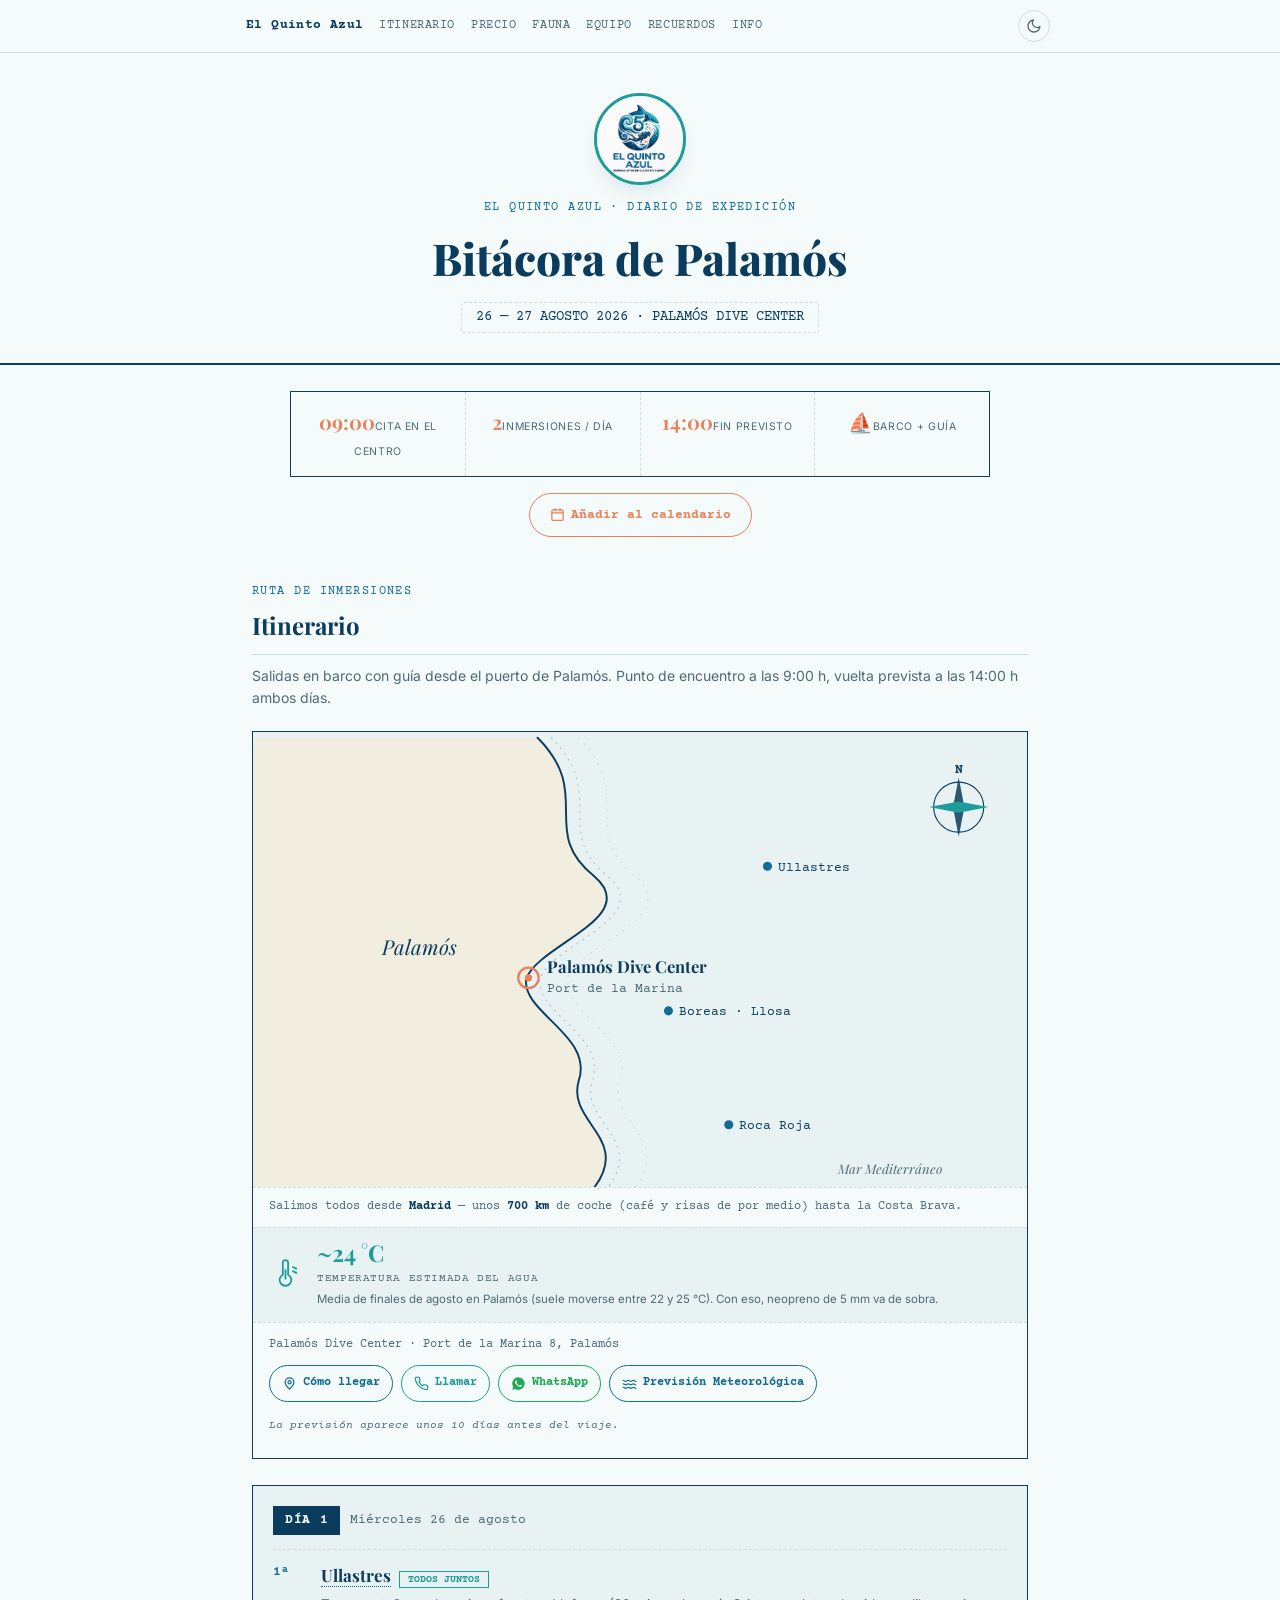
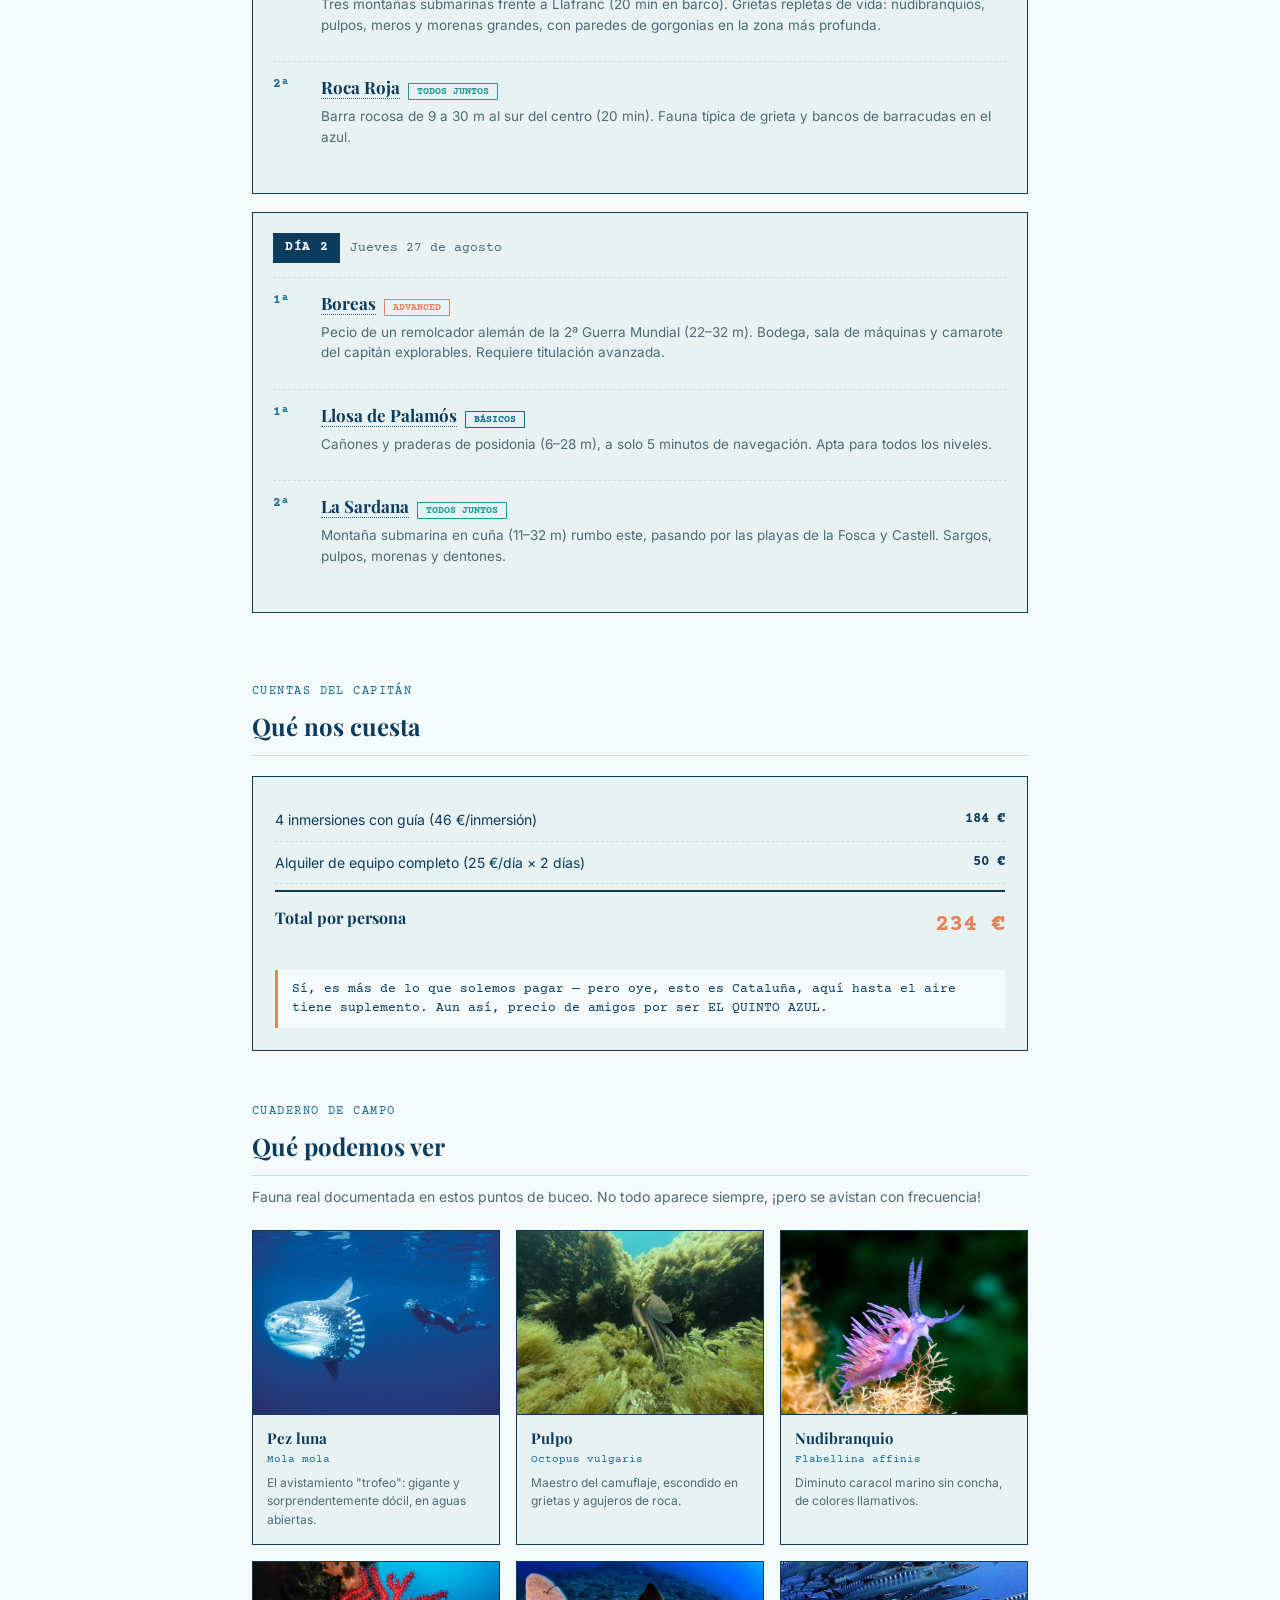
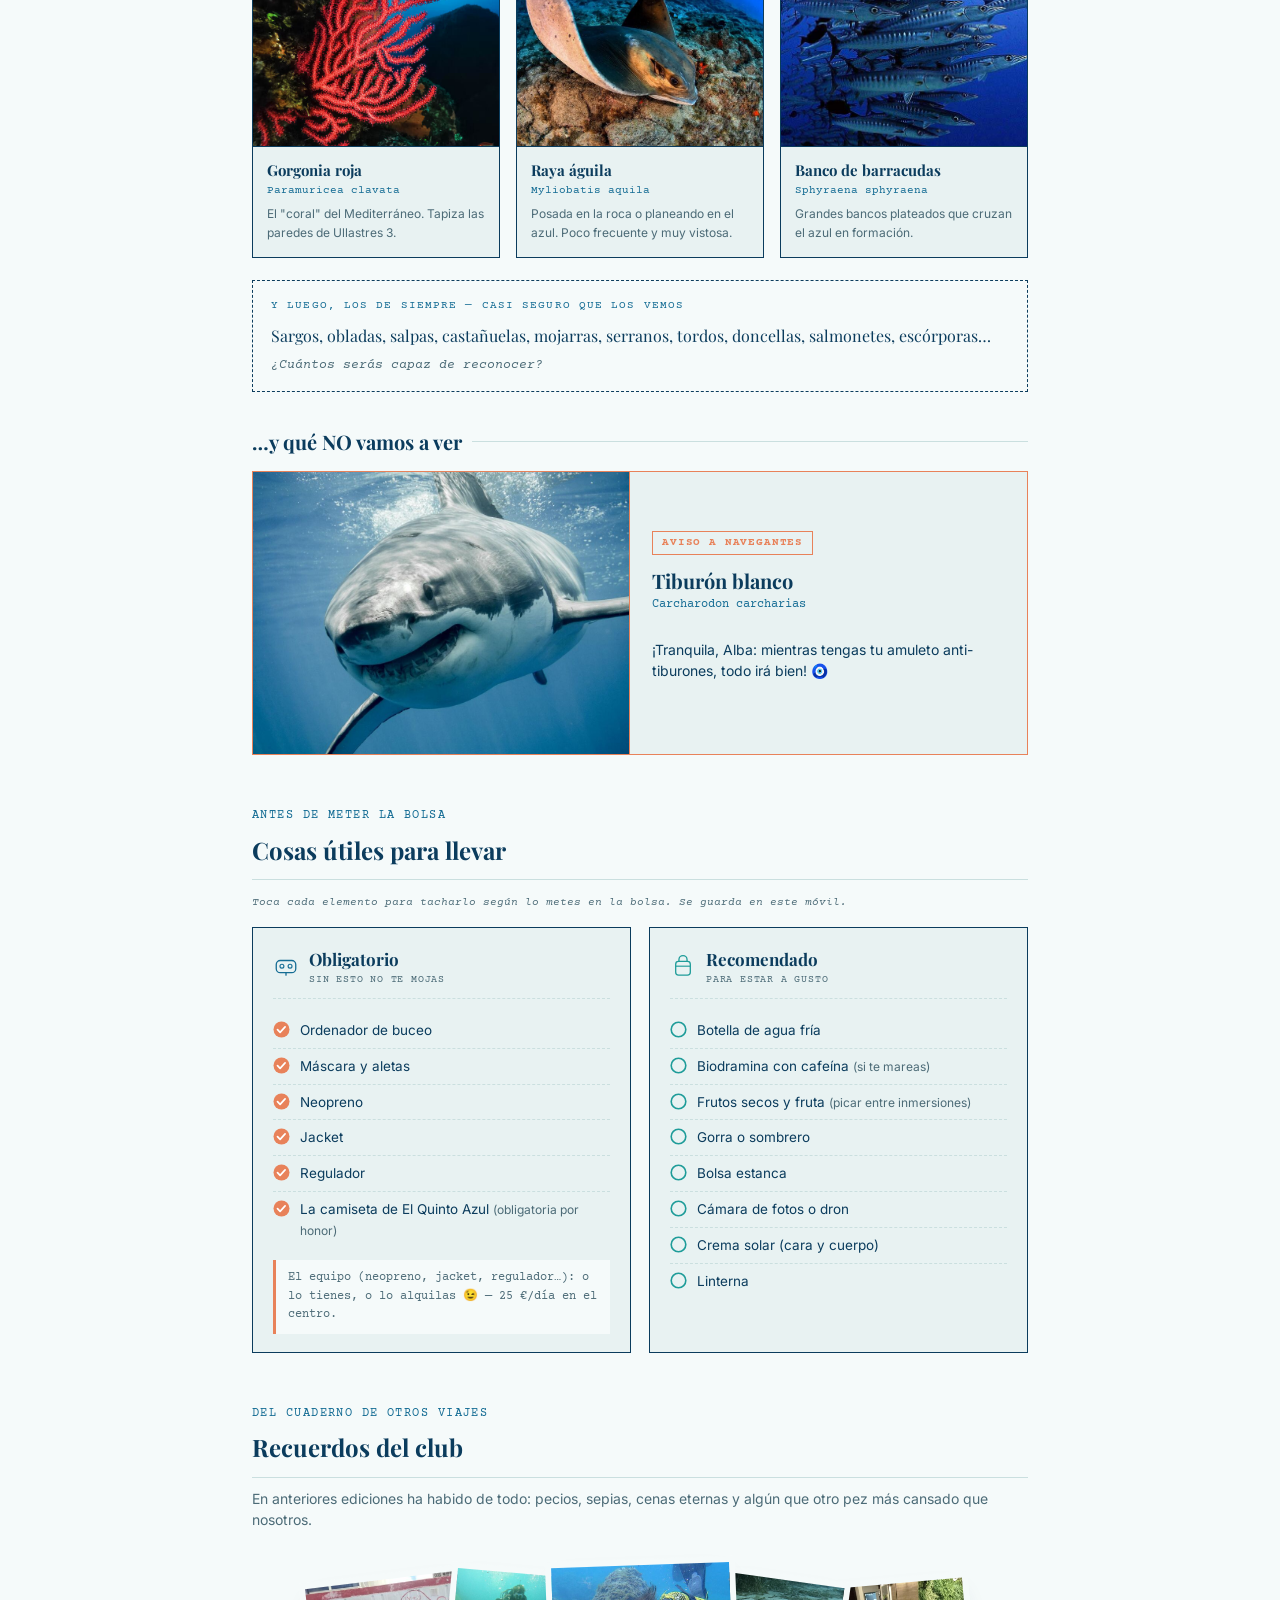
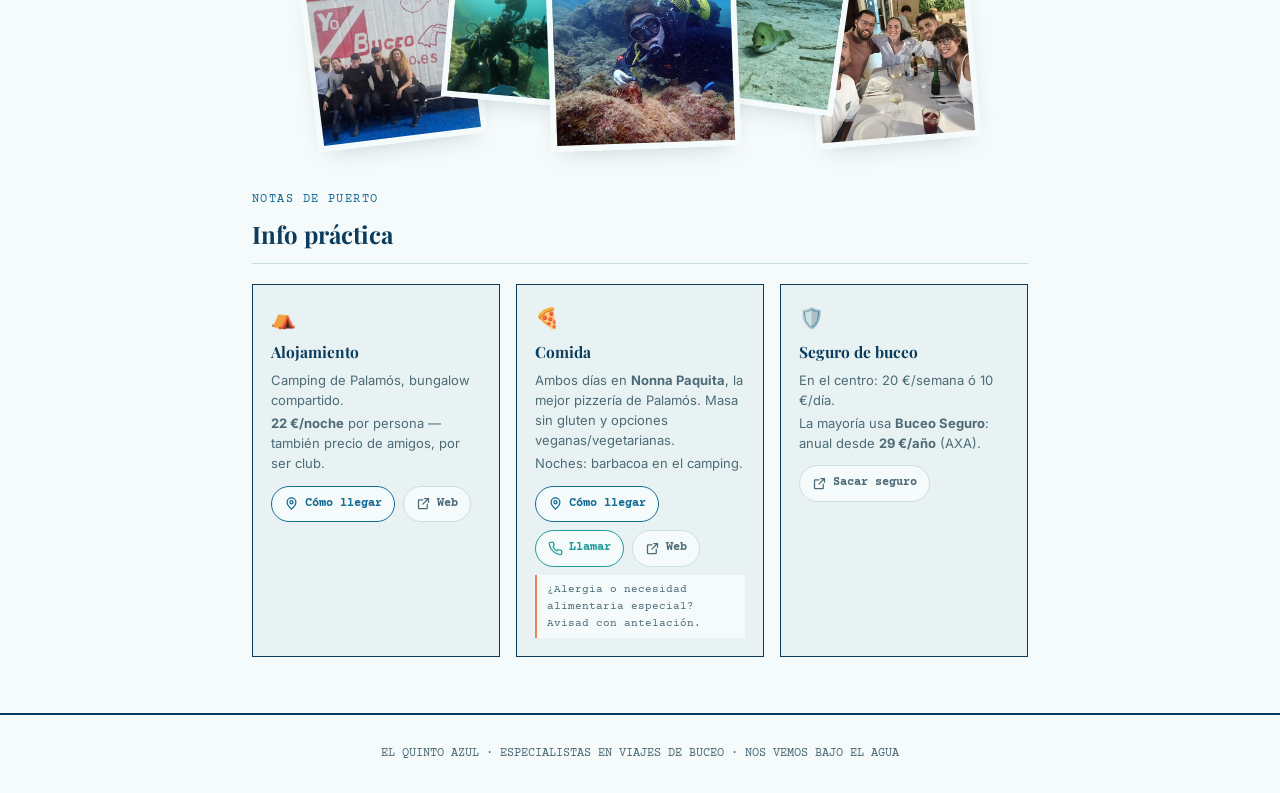
